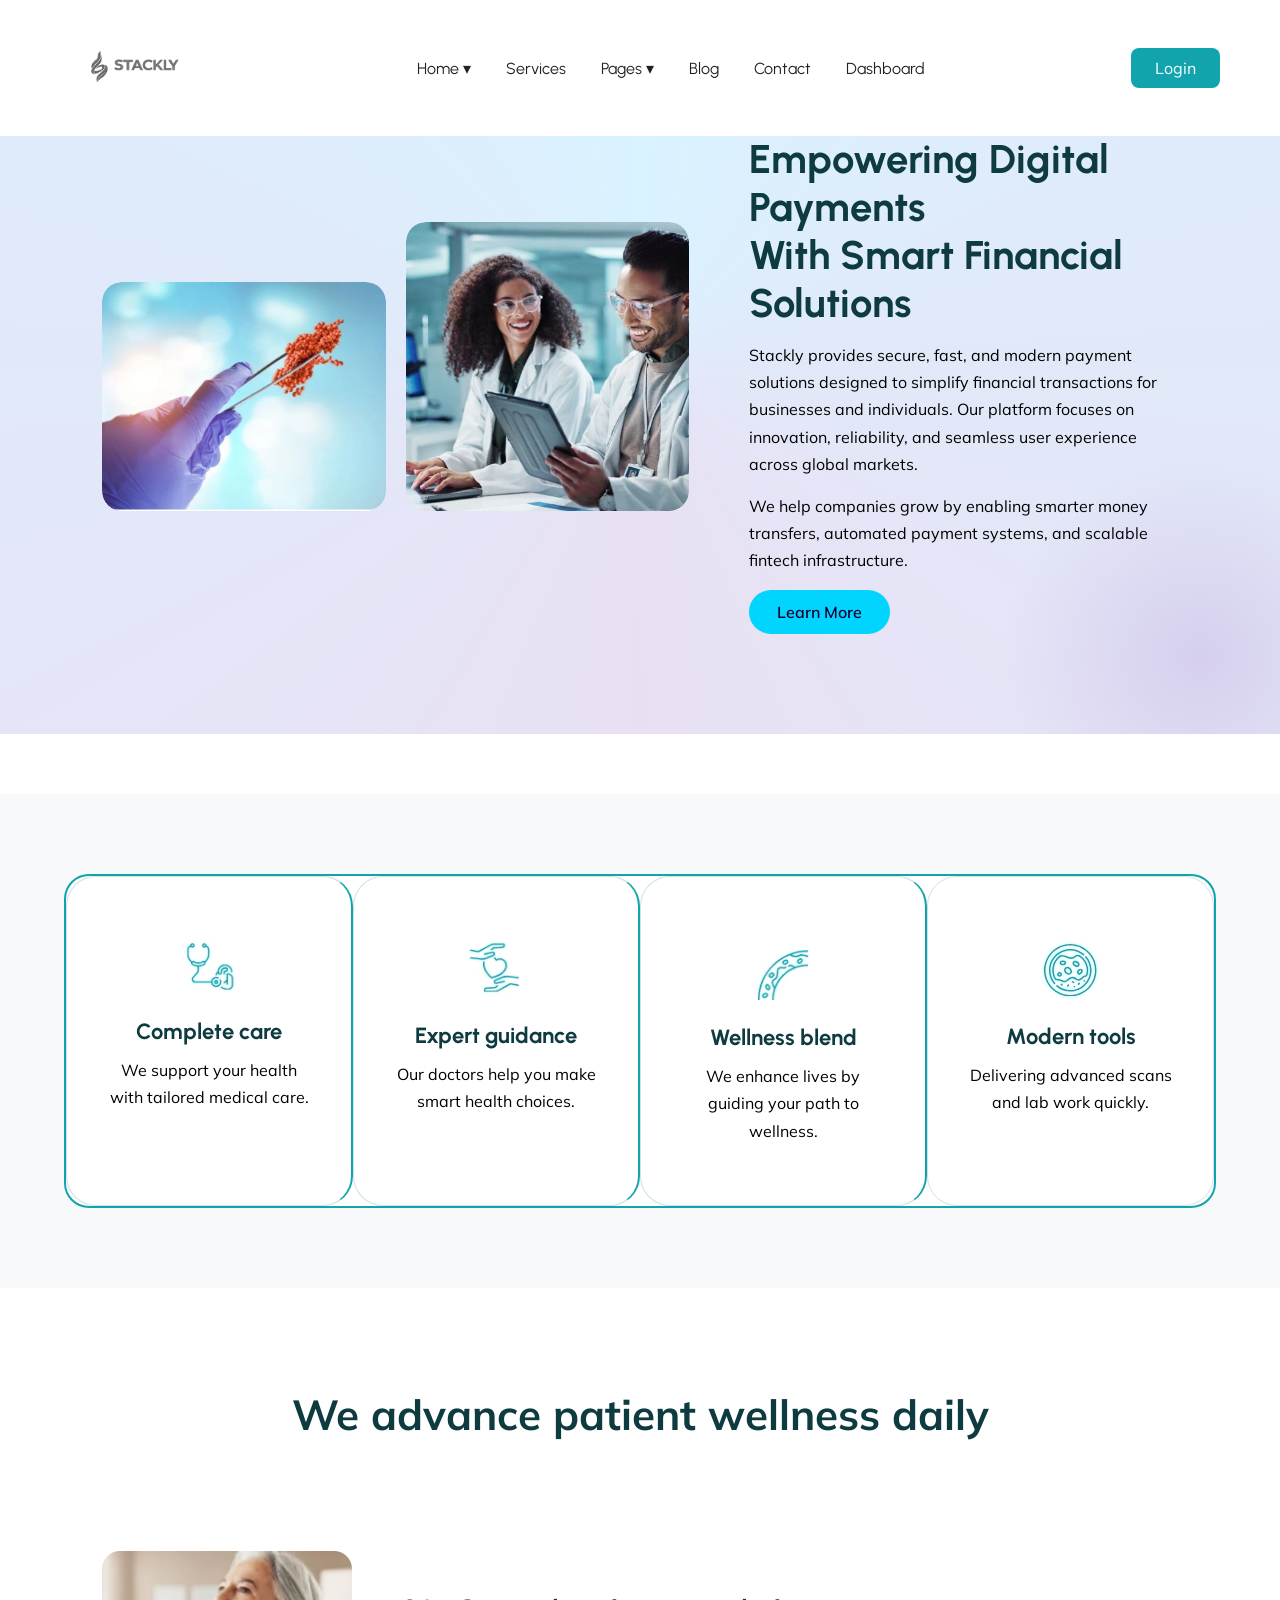
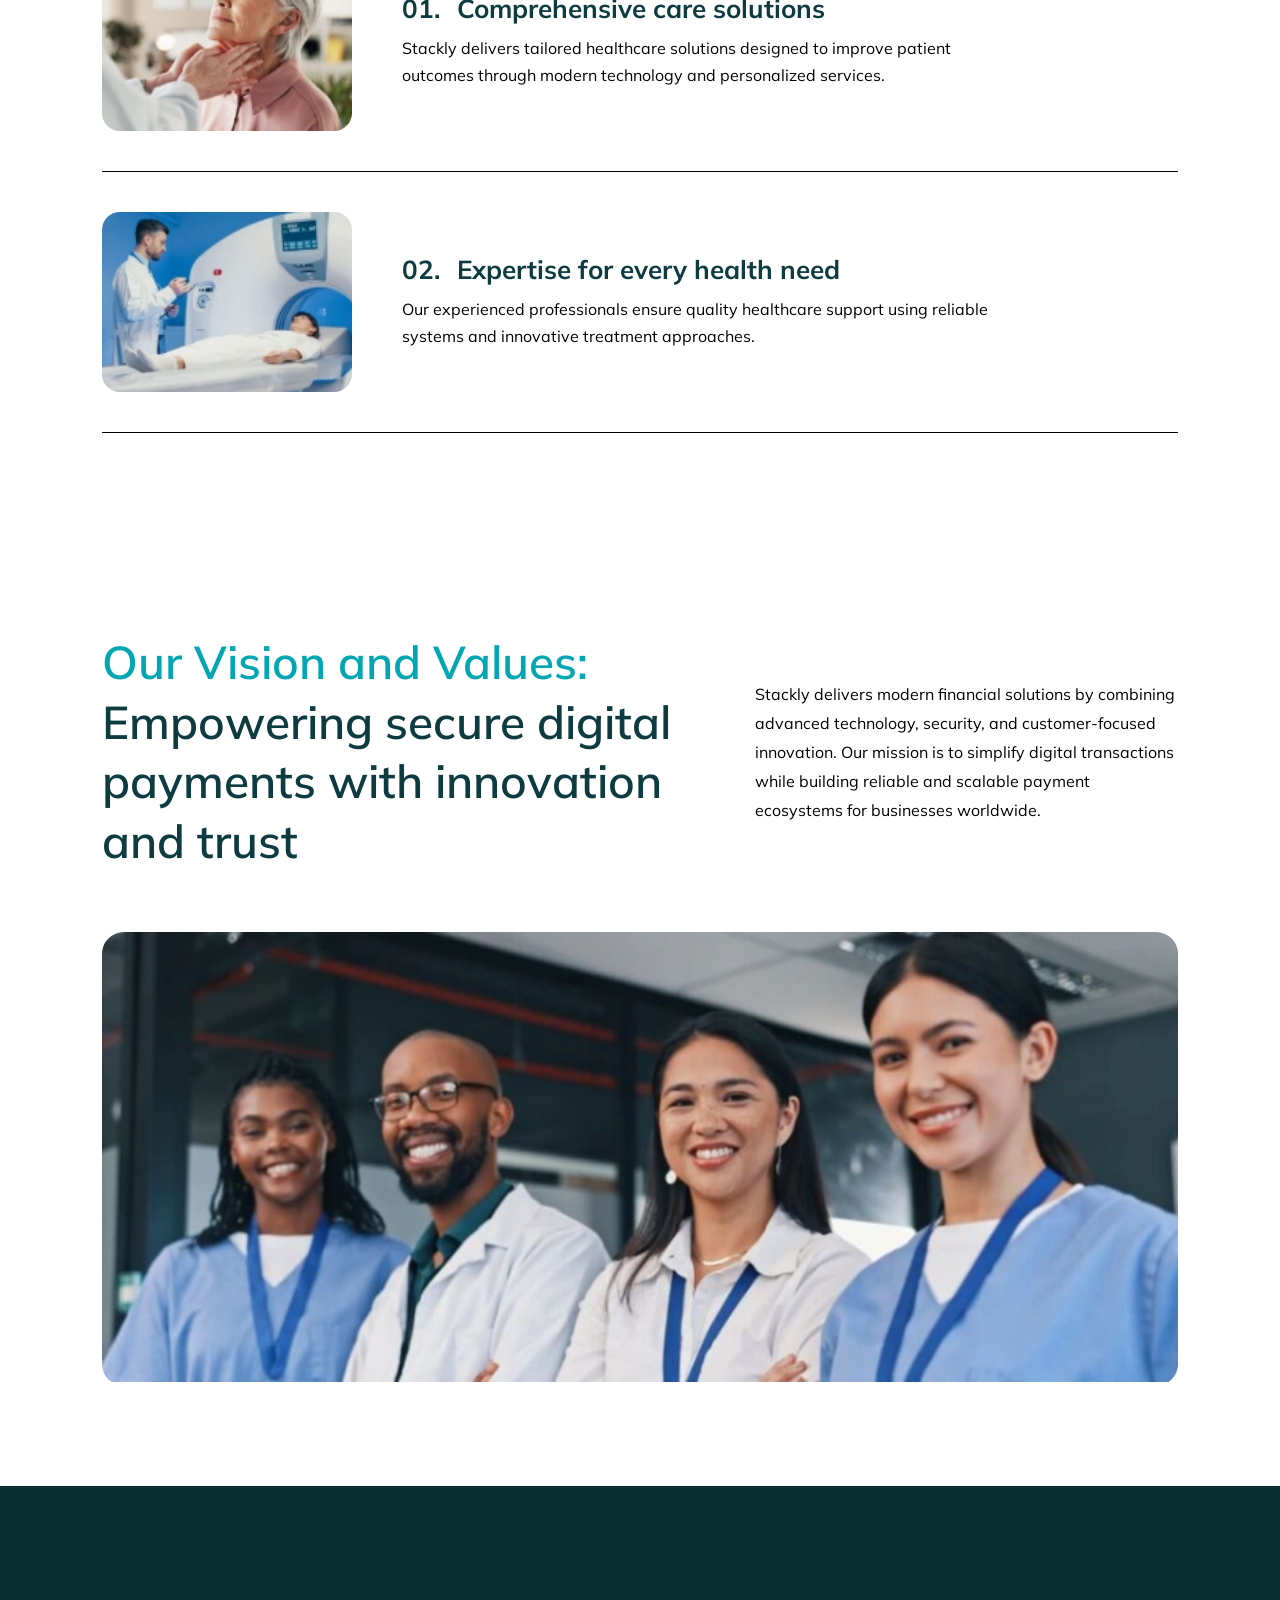
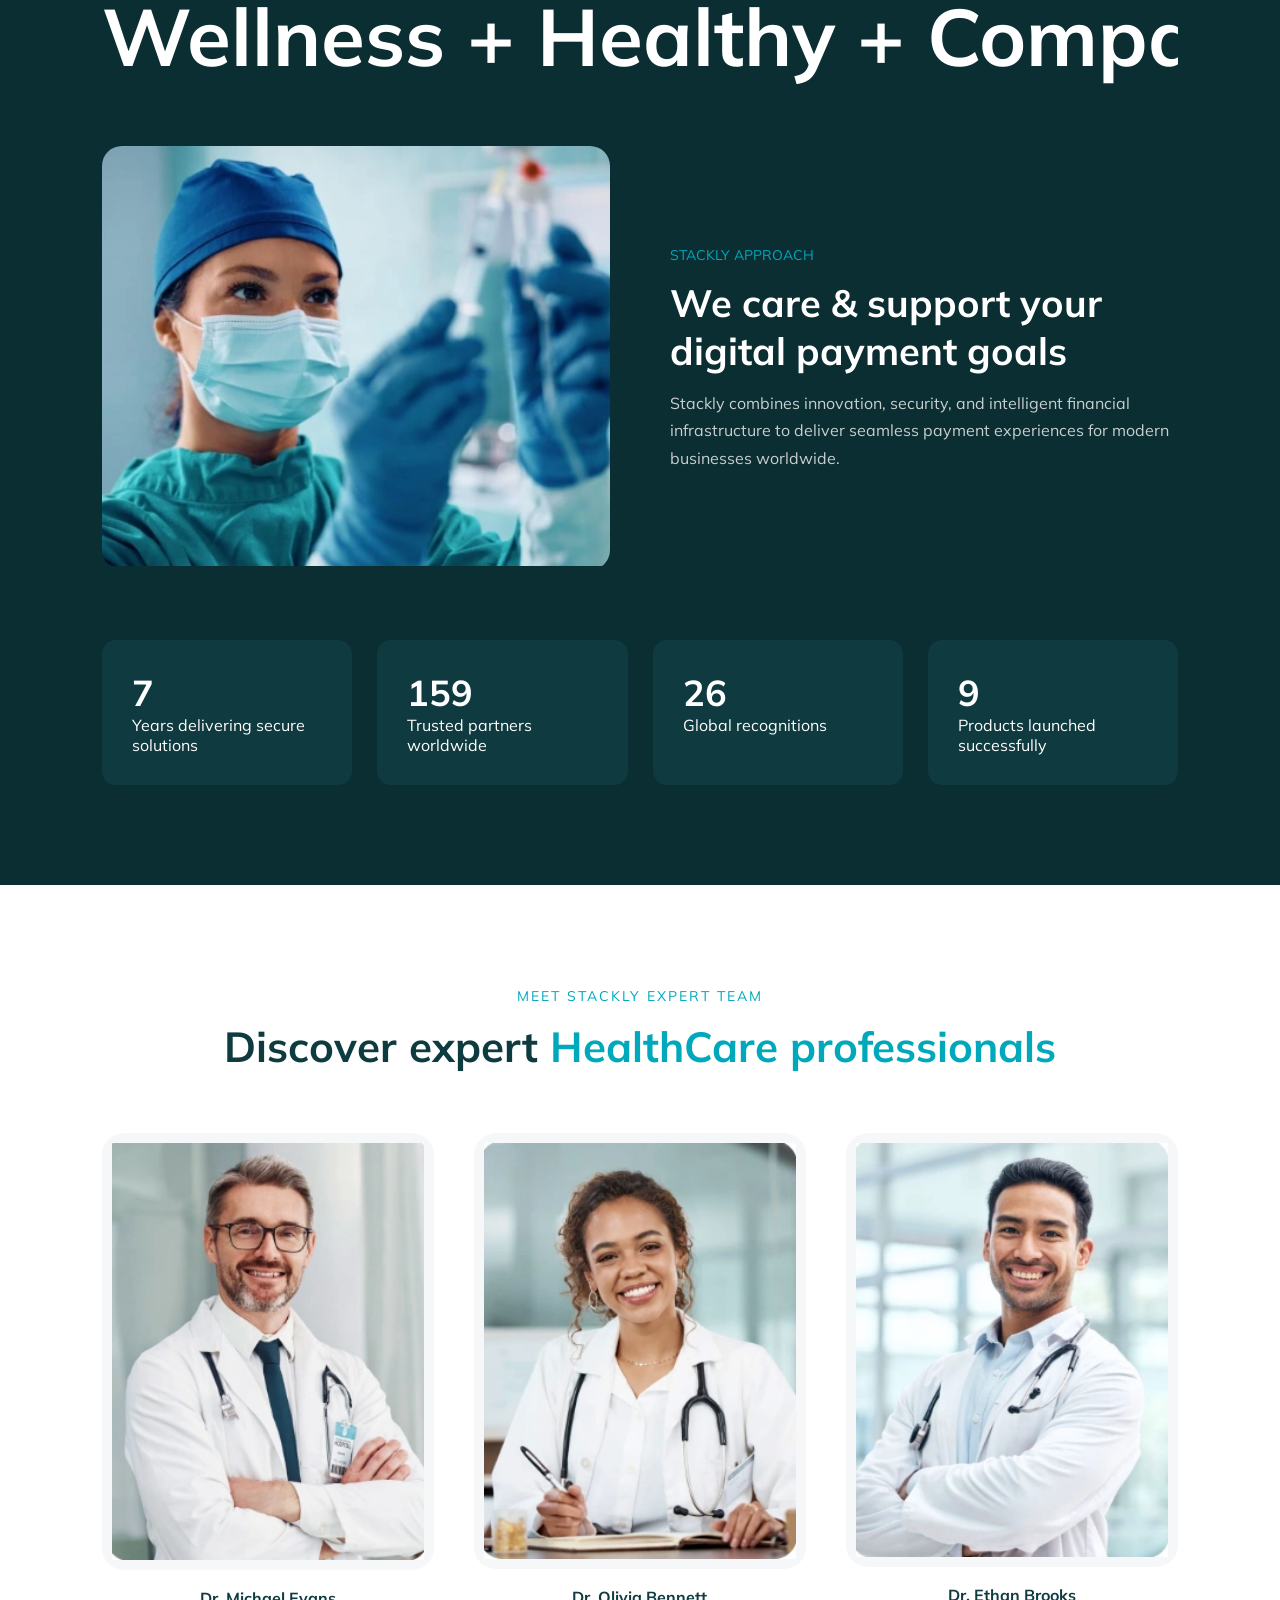
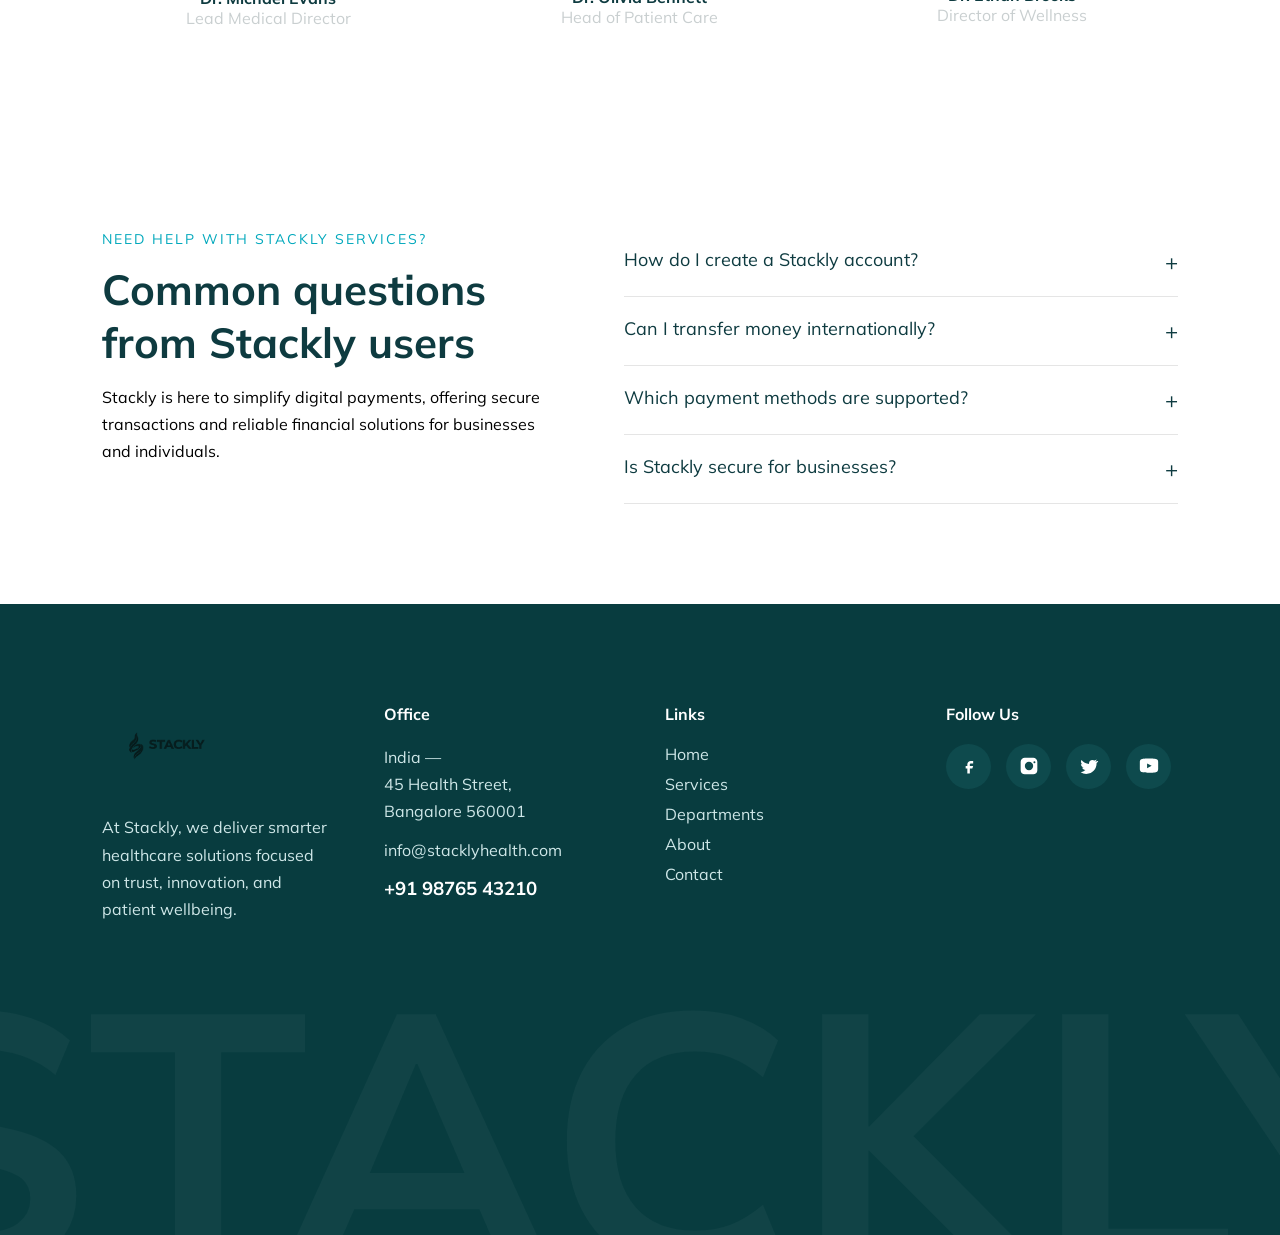
==== about.html @ c8703c29 "new commit" ====
<!DOCTYPE html>
<html lang="en">
<head>

<meta charset="UTF-8">
<meta name="viewport" content="width=device-width,initial-scale=1">

<title>Stackly Medical</title>

<link rel="stylesheet" href="style.css">

<link href="https://fonts.googleapis.com/css2?family=Urbanist:wght@700&family=Mulish:wght@400&display=swap" rel="stylesheet">

<link href="https://cdnjs.cloudflare.com/ajax/libs/font-awesome/6.5.0/css/all.min.css" rel="stylesheet">

</head>

<body>

<!-- ================= NAVBAR ================= -->
<header class="header">

<div class="logo">
<img src="images/bank.webp">
</div>

<nav class="nav" id="nav">

<button class="close-btn" id="closeBtn">✕</button>

<ul>

<li class="dropdown">
<a href="index.html">Home ▾</a>
<ul class="menu">
<li><a href="home2.html">Home 2</a></li>
</ul>
</li>

<li><a href="services.html">Services</a></li>

<li class="dropdown">
<a href="#">Pages ▾</a>
<ul class="menu">
<li><a href="departments.html">Departments</a></li>
<li><a href="about.html">AboutUs</a></li>
<li><a href="ourdoctors.html">OurDoctors</a></li>


</ul>
</li>

<li><a href="blog.html">Blog</a></li>
<li><a href="contact.html">Contact</a></li>
<li><a href="dashboard.html">Dashboard</a></li>

</ul>

<!-- ✅ MOBILE LOGIN -->
<div class="mobile-login">
 <a href="login.html" class="login-btn desktop-login">
Login
</a>
</div>

</nav>

<!-- ✅ DESKTOP LOGIN -->
<a href="login.html" class="login-btn desktop-login">
Login
</a>


<div class="hamburger" id="hamburger">☰</div>

</header>




<section class="about-stackly" id="about">
  
  <div class="about-container">

    <!-- LEFT IMAGES GRID -->
    <div class="about-images">
      <div class="img-box img1">
        <img src="images/dddb.webp" alt="">
      </div>

      <div class="img-box img2">
        <img src="images/de1.webp" alt="">
      </div>
    </div>


    <!-- RIGHT CONTENT -->
    <div class="about-content">
      <span class="about-tag">ABOUT STACKLY</span>

      <h2>
        Empowering Digital Payments <br>
        With Smart Financial Solutions
      </h2>

      <p>
        Stackly provides secure, fast, and modern payment solutions designed
        to simplify financial transactions for businesses and individuals.
        Our platform focuses on innovation, reliability, and seamless user
        experience across global markets.
      </p>

      <p>
        We help companies grow by enabling smarter money transfers,
        automated payment systems, and scalable fintech infrastructure.
      </p>

      <a href="404.html" class="about-btn">Learn More</a>
    </div>

  </div>

</section>






<section class="features">

<div class="feature-box">

<div class="feature-card reveal">
<img src="images/doctorcare.webp" alt="">
<h3>Complete care</h3>
<p>We support your health with tailored medical care.</p>
</div>

<div class="feature-card reveal">
<img src="images/doctor1 (1).webp" alt="">
<h3>Expert guidance</h3>
<p>Our doctors help you make smart health choices.</p>
</div>

<div class="feature-card reveal">
<img src="images/doctor1 (2).webp" alt="">
<h3>Wellness blend</h3>
<p>We enhance lives by guiding your path to wellness.</p>
</div>

<div class="feature-card reveal">
<img src="images/doctor1 (3).webp" alt="">
<h3>Modern tools</h3>
<p>Delivering advanced scans and lab work quickly.</p>
</div>

</div>

</section>



<section class="stackly-about-process">

  <div class="process-container">

    <h2 class="process-title">
      We advance patient wellness daily
    </h2>

    <!-- ITEM 1 -->
    <div class="process-item">
      <div class="process-img">
        <img src="images/j (1).webp" alt="">
      </div>

      <div class="process-content">
        <h3><span>01.</span> Comprehensive care solutions</h3>
        <p>
          Stackly delivers tailored healthcare solutions designed to
          improve patient outcomes through modern technology and
          personalized services.
        </p>
      </div>
    </div>

    <!-- ITEM 2 -->
    <div class="process-item">
      <div class="process-img">
        <img src="images/j (2).webp" alt="">
      </div>

      <div class="process-content">
        <h3><span>02.</span> Expertise for every health need</h3>
        <p>
          Our experienced professionals ensure quality healthcare
          support using reliable systems and innovative treatment
          approaches.
        </p>
      </div>
    </div>

  </div>

</section>




<section class="stackly-vision">

  <div class="vision-container">

    <!-- TOP CONTENT -->
    <div class="vision-top">

      <div class="vision-left">
        <h2>
          <span>Our Vision and Values:</span>
          Empowering secure digital payments
          with innovation and trust
        </h2>
      </div>

      <div class="vision-right">
        <p>
          Stackly delivers modern financial solutions by combining
          advanced technology, security, and customer-focused
          innovation. Our mission is to simplify digital transactions
          while building reliable and scalable payment ecosystems
          for businesses worldwide.
        </p>
      </div>

    </div>

    <!-- IMAGE -->
    <div class="vision-image">
      <img src="images/n.webp" alt="">
    </div>

  </div>

</section>






<section class="stackly-wellness">

  <!-- MARQUEE -->
  <div class="wellness-marquee">
    <div class="marquee-track">
      Wellness + Healthy + Compassion + Careful +
      Wellness + Healthy + Compassion + Careful +
    </div>
  </div>

  <div class="wellness-container">

    <!-- LEFT IMAGE -->
    <div class="wellness-img">
      <img src="images/v.webp" alt="">
    </div>

    <!-- RIGHT CONTENT -->
    <div class="wellness-content">
      <span>STACKLY APPROACH</span>
      <h2>We care & support your digital payment goals</h2>

      <p>
        Stackly combines innovation, security, and intelligent
        financial infrastructure to deliver seamless payment
        experiences for modern businesses worldwide.
      </p>
    </div>

  </div>

  <!-- STATS -->
  <div class="wellness-stats">

    <div class="stat-box">
      <h3 class="counter" data-target="12">0</h3>
      <p>Years delivering secure solutions</p>
    </div>

    <div class="stat-box">
      <h3 class="counter" data-target="275">0</h3>
      <p>Trusted partners worldwide</p>
    </div>

    <div class="stat-box">
      <h3 class="counter" data-target="45">0</h3>
      <p>Global recognitions</p>
    </div>

    <div class="stat-box">
      <h3 class="counter" data-target="15">0</h3>
      <p>Products launched successfully</p>
    </div>

  </div>

</section>




<section class="stackly-experts">

  <div class="experts-container">

    <span class="experts-tag">
      MEET STACKLY EXPERT TEAM
    </span>

    <h2 class="experts-title">
      Discover expert <span>HealthCare professionals</span>
    </h2>


    <div class="experts-grid">

      <!-- CARD 1 -->
      <div class="expert-card">
        <div class="expert-img">
          <img src="images/x (1).webp" alt="">
        </div>
        <h4>Dr. Michael Evans</h4>
        <p>Lead Medical Director</p>
      </div>

      <!-- CARD 2 -->
      <div class="expert-card">
        <div class="expert-img">
          <img src="images/x (2).webp" alt="">
        </div>
        <h4>Dr. Olivia Bennett</h4>
        <p>Head of Patient Care</p>
      </div>

      <!-- CARD 3 -->
      <div class="expert-card">
        <div class="expert-img">
          <img src="images/x (3).webp" alt="">
        </div>
        <h4>
Dr. Ethan Brooks</h4>
        <p>Director of Wellness</p>
      </div>

    </div>

  </div>

</section>





<section class="stackly-faq">

  <div class="faq-container">

    <!-- LEFT SIDE -->
    <div class="faq-left">

      <span class="faq-tag">
        NEED HELP WITH STACKLY SERVICES?
      </span>

      <h2>
        Common questions <br>
        from Stackly users
      </h2>

      <p>
        Stackly is here to simplify digital payments,
        offering secure transactions and reliable
        financial solutions for businesses and individuals.
      </p>

    </div>


    <!-- RIGHT SIDE -->
    <div class="faq-right">

      <div class="faq-item">
        <div class="faq-question">
          How do I create a Stackly account?
          <span>+</span>
        </div>
        <div class="faq-answer">
          You can register easily using your email
          and verify your account securely.
        </div>
      </div>

      <div class="faq-item">
        <div class="faq-question">
          Can I transfer money internationally?
          <span>+</span>
        </div>
        <div class="faq-answer">
          Yes, Stackly supports fast and secure
          global payment transfers.
        </div>
      </div>

      <div class="faq-item">
        <div class="faq-question">
          Which payment methods are supported?
          <span>+</span>
        </div>
        <div class="faq-answer">
          Stackly supports cards, wallets,
          and bank integrations.
        </div>
      </div>

      <div class="faq-item">
        <div class="faq-question">
          Is Stackly secure for businesses?
          <span>+</span>
        </div>
        <div class="faq-answer">
          Advanced encryption ensures all
          transactions remain protected.
        </div>
      </div>

    </div>

  </div>

</section>

<footer class="stackly-footer">

<div class="footer-container">

    <div class="footer-col">
        <img src="images/bank.webp" class="footer-logo">

        <p>
            At Stackly, we deliver smarter healthcare
            solutions focused on trust, innovation,
            and patient wellbeing.
        </p>
    </div>

    <div class="footer-col">
        <h4>Office</h4>
        <p>
            India —<br>
            45 Health Street,<br>
            Bangalore 560001
        </p>

        <p>info@stacklyhealth.com</p>
        <h3>+91 98765 43210</h3>
    </div>

    <div class="footer-col">
        <h4>Links</h4>
        <ul>
            <li><a href="index.html">Home</a></li>
            <li><a href="services.html">Services</a></li>
            <li><a href="departments.html">Departments</a></li>
            <li><a href="about.html">About</a></li>
            <li><a href="contact.html">Contact</a></li>
        </ul>
    </div>

    <div class="footer-col">
    <h4>Follow Us</h4>

    <div class="social-icons">

        <!-- Facebook -->
        <a href="404.html" class="social-icon">
            <svg viewBox="0 0 24 24">
                <path d="M14 9h3V6h-3c-2.2 0-4 1.8-4 4v2H8v3h2v6h3v-6h3l1-3h-4v-2c0-.6.4-1 1-1z"/>
            </svg>
        </a>

        <!-- Instagram -->
        <a href="404.html" class="social-icon">
            <svg viewBox="0 0 24 24">
                <path d="M7 2C4.2 2 2 4.2 2 7v10c0 
                2.8 2.2 5 5 5h10c2.8 0 5-2.2 
                5-5V7c0-2.8-2.2-5-5-5H7zm5 
                5a5 5 0 110 10 5 5 0 010-10zm6.5-.8a1.2 
                1.2 0 110 2.4 1.2 1.2 0 010-2.4z"/>
            </svg>
        </a>

        <!-- Twitter -->
        <a href="404.html" class="social-icon">
            <svg viewBox="0 0 24 24">
                <path d="M22 5.9c-.8.4-1.6.6-2.5.7.9-.5 
                1.5-1.3 1.8-2.3-.8.5-1.8.9-2.8 
                1.1A4.3 4.3 0 0012 8.5c0 .3 
                0 .7.1 1C8.3 9.3 5.1 7.5 
                3 4.8c-.4.6-.6 1.3-.6 
                2 0 1.4.7 2.6 1.8 
                3.3-.7 0-1.3-.2-1.9-.5v.1c0 
                2 1.4 3.7 3.3 4.1-.3.1-.7.2-1.1.2-.3 
                0-.5 0-.8-.1.5 1.6 2.1 
                2.8 4 2.9A8.7 8.7 0 
                012 19.5a12.3 12.3 0 
                006.7 2c8 0 12.4-6.6 
                12.4-12.4v-.6c.8-.6 
                1.5-1.3 2-2.1z"/>
            </svg>
        </a>

        <!-- YouTube -->
        <a href="404.html" class="social-icon">
            <svg viewBox="0 0 24 24">
                <path d="M23 7s-.2-1.7-.8-2.4c-.8-.9-1.6-.9-2-1C17.6 
                3 12 3 12 3h0s-5.6 
                0-8.2.6c-.4.1-1.2.1-2 
                1C1.2 5.3 1 7 1 7S1 
                8.9 1 10.7v1.6C1 
                14.1 1 16 1 
                16s.2 1.7.8 2.4c.8.9 
                1.9.9 2.4 1 1.8.2 
                7.8.6 7.8.6s5.6 
                0 8.2-.6c.4-.1 1.2-.1 
                2-1 .6-.7.8-2.4.8-2.4s0-1.9 
                0-3.7v-1.6C23 
                8.9 23 7 23 7zM9.7 
                14.6V8.9l5.5 
                2.9-5.5 2.8z"/>
            </svg>
        </a>

    </div>
</div>

</div>

<!-- BIG BACKGROUND TEXT -->
<div class="footer-bg-text">STACKLY</div>

</footer>
<script src="main.js"></script>

</body>
</html>
---- style.css ----
html,body{
overflow-x:hidden;
width:100%;
}

*{
margin:0;
padding:0;
box-sizing:border-box;
}

body{
font-family:'Mulish';
}

/* HEADER */

.header{
display:flex;
align-items:center;
justify-content:space-between;
padding:18px 60px;
background:white;
position:fixed;
width:100%;
z-index:999;
}

.nav{
margin:auto;
}

.nav ul{

gap:35px;
list-style:none;
}

.nav a{
font-family:'Urbanist';
text-decoration:none;
color:#222;
}

/* ========= STRAIGHT DROPDOWN ========= */

.dropdown{
position:relative;
}

.menu{
position:absolute;
top:100%;
left:50%;
transform:translateX(-50%);

background:white;
border-radius:12px;
box-shadow:0 10px 25px rgba(0,0,0,.15);

min-width:220px;

display:block;
opacity:0;
visibility:hidden;
transition:.3s;
}

.menu li{
display:block;
width:100%;
}

.menu li a{
display:block;
padding:12px 20px;
text-align:left;
}

.dropdown:hover .menu{
opacity:1;
visibility:visible;
}

/* LOGIN */

.login-btn{
background:#12a4ad;
color:white;
border:none;
padding:10px 22px;
border-radius:8px;
cursor:pointer;
}

/* HERO */

.hero{
height:95vh;
position:relative;
}

.hero-bg{
position:absolute;
width:95%;
height:100%;
left:50%;
transform:translateX(-50%);
background:url(images/bgimage.webp) center/cover;
border-radius:25px;
}

/* LEFT CONTENT */

.hero-left{
position:absolute;
top:140px;
left:120px;
color:white;
max-width:420px;
}

.hero-left h1{
font-family:'Urbanist';
font-size:55px;
}

/* CENTER IMAGE */

.hero-image{
position:absolute;
bottom:0;
left:50%;
transform:translateX(-50%);
}

.hero-image img{
height:520px;
}

/* RIGHT COUNTERS */

.hero-right{
position:absolute;
right:120px;
bottom:80px;

display:grid;
grid-template-columns:repeat(2,1fr);
gap:20px;
}

.card{
background:white;
padding:25px;
border-radius:15px;
text-align:center;
}

/* ANIMATION */

.reveal{
opacity:0;
transform:translateY(80px);
transition:1s;
}

.reveal.active{
opacity:1;
transform:translateY(0);
}



/* ================= NAVBAR ================= */

.nav > ul{
display:flex;
gap:35px;
list-style:none;
}

/* ONLY MAIN MENU FLEX */
/* dropdown will NOT inherit flex */

.dropdown{
position:relative;
}

/* ================= DESKTOP DROPDOWN ================= */

.dropdown .menu{

position:absolute;
top:100%;
left:0;

background:#fff;
border-radius:12px;
box-shadow:0 10px 25px rgba(0,0,0,.15);

min-width:220px;

/* 🔥 FORCE COLUMN */
display:block;

opacity:0;
visibility:hidden;

padding:10px 0;
z-index:999;
}

/* VERY IMPORTANT */
.dropdown .menu li{
display:block;
width:100%;
}

/* links */
.dropdown .menu li a{
display:block;
padding:12px 20px;
text-align:left;
white-space:nowrap;
}

/* SHOW */
.dropdown:hover .menu{
opacity:1;
visibility:visible;
}
/* MOBILE */

.hamburger{display:none;}
.close-btn{display:none;}

@media(max-width:900px){

.hamburger{display:block;}

.nav{
position:fixed;
top:0;
right:-100%;
width:100%;
height:100vh;
background:#0e3b40;
padding-top:90px;
transition:.4s;
}

.nav.active{right:0;}

.nav ul{
flex-direction:column;
gap:25px;
padding-left:40px;
}

.nav a{
color:white;
font-size:22px;
}

.close-btn{
display:block;
position:absolute;
top:20px;
right:20px;
background:none;
border:none;
color:white;
font-size:28px;
}

.menu{
position:static;
background:none;
box-shadow:none;
display:none;
opacity:1;
visibility:visible;
}

.dropdown.active .menu{
display:block;
}

}



/* ================= MOBILE RESPONSIVE ================= */

@media(max-width:900px){

/* HEADER */

.header{
padding:15px 20px;
}

.hamburger{
display:block;
font-size:26px;
cursor:pointer;
}

/* ===== MOBILE MENU ===== */

.nav{
position:fixed;
top:0;
right:-100%;
width:100%;
height:100vh;
background:#0e3b40;
transition:.4s;
padding-top:80px;
overflow-y:auto;
}

.nav.active{
right:0;
}

.nav > ul{
flex-direction:column;
gap:25px;
padding-left:30px;
}

.nav a{
color:black;
font-size:22px;
}

/* CLOSE BUTTON */

.close-btn{
display:block;
position:absolute;
top:20px;
right:25px;
font-size:28px;
background:none;
border:none;
color:white;
}

/* MOBILE DROPDOWN */

.menu{
position:static;
background:none;
box-shadow:none;
display:none;
padding-left:15px;
}

.dropdown.active .menu{
display:block;
}

.menu li a{
color:black;
padding:10px 0;
}

/* ===== HERO STACK ===== */

.hero{
height:auto;
padding-top:120px;
}

/* remove absolute layout */

.hero-left,
.hero-image,
.hero-right{
position:static;
transform:none;
text-align:center;
margin:auto;
}

/* text */

.hero-left{
padding:20px;
}

.hero-left h1{
font-size:34px;
}

/* IMAGE */

.hero-image img{
width:85%;
height:auto;
margin-top:20px;
}

/* COUNTERS */

.hero-right{
margin-top:30px;
display:grid;
grid-template-columns:1fr 1fr;
gap:15px;
padding:0 20px;
}

/* CARDS */

.card{
width:100%;
padding:18px;
}

}



/* ===== BLUE MOVING TEXT EFFECT ===== */

.hero-left h1{

font-family:'Urbanist';
font-size:58px;
font-weight:700;

/* blue gradient */
background:linear-gradient(
90deg,
#0e3b40,
#12a4ad,
#1ccad8,
#12a4ad,
#0e3b40
);

background-size:300%;

/* show color inside text */
-webkit-background-clip:text;
-webkit-text-fill-color:transparent;

animation:blueMove 10s linear infinite;;
}

/* animation */
@keyframes blueMove{
0%{
background-position:0%;
}
100%{
background-position:300%;
}
}


/* ===== HERO PARAGRAPH SIZE ===== */

.hero-left p{
font-size:22px;        /* text size bigger */
line-height:1.8;       /* space between lines */
max-width:550px;       /* clean reading width */
margin-top:20px;
color:white;
font-weight:400;
}


/* ================= BUTTON GROUP ================= */

.buttons{
display:flex;
gap:18px;
margin-top:30px;
flex-wrap:wrap;
}


/* ===== PRIMARY BUTTON ===== */

.primary{
background:#12a4ad;
color:white;
border:none;
padding:14px 30px;
font-size:16px;
font-family:'Urbanist';
border-radius:10px;
cursor:pointer;
transition:all 0.35s ease;
}

/* hover */
.primary:hover{
background:#0e3b40;
transform:translateY(-4px);
box-shadow:0 10px 25px rgba(0,0,0,0.25);
}


/* ===== SECONDARY BUTTON ===== */

.secondary{
background:white;
color:#0e3b40;
border:2px solid #12a4ad;
padding:14px 30px;
font-size:16px;
font-family:'Urbanist';
border-radius:10px;
cursor:pointer;
transition:all 0.35s ease;
}

/* hover */
.secondary:hover{
background:#12a4ad;
color:white;
transform:translateY(-4px);
box-shadow:0 10px 25px rgba(0,0,0,0.25);
}


/* ===== COUNTER NUMBER COLOR ===== */

.card h2{
font-size:38px;
font-family:'Urbanist';
font-weight:700;

/* medical blue gradient */
background:linear-gradient(
90deg,
#0e3b40,
#12a4ad,
#1ccad8
);

-webkit-background-clip:text;
-webkit-text-fill-color:transparent;
}


.card{
background:white;
padding:28px;
border-radius:16px;
text-align:center;
transition:.3s;
}

.card:hover{
transform:translateY(-6px);
box-shadow:0 15px 30px rgba(0,0,0,0.15);
}



@media(max-width:900px){

.nav{
position:fixed;
top:0;
right:-100%;
width:100%;
height:100vh;
background:#0e3b40;
transition:.4s;
padding-top:80px;
overflow-y:auto;
}

.nav.active{
right:0;
}

/* STACK MENU */
.nav > ul{
flex-direction:column;
gap:22px;
padding-left:35px;
}

/* LINKS */
.nav a{
color:white;
font-size:22px;
}




/* ===== DROPDOWN FIX ===== */

.menu{
position:relative;   /* 🔥 FIX */
top:auto;
left:auto;
transform:none;

display:none;
background:none;
box-shadow:none;

width:100%;
margin-top:10px;
padding-left:20px;
}

/* SHOW */
.dropdown.active .menu{
display:block;
}

/* submenu */
.menu li{
padding:6px 0;
}

.menu li a{
color:black;
font-size:18px;
}

/* LOGIN INSIDE MENU */
.mobile-login{
display:block;
padding:25px 35px;
}

.desktop-login{
display:none;
}

}


.desktop-login{
background:#12a4ad;
color:white;
border:none;
padding:10px 24px;
border-radius:8px;
cursor:pointer;
}

.mobile-login{
display:none;
}






/* ===== SECTION ===== */

.features{
padding:80px 5%;
background:#f7f9fa;
}

/* MAIN BORDER BOX */

.feature-box{
display:grid;
grid-template-columns:repeat(4,1fr);
border:2px solid #12a4ad;
border-radius:25px;
overflow:hidden;
background:#fff;
}

/* CARD */

.feature-card{
text-align:center;
padding:60px 30px;
transition:.4s;
position:relative;
}

/* vertical divider */
.feature-card:not(:last-child){
border-right:2px solid #12a4ad;
}

/* ICON */

.feature-card img{
width:55px;
margin-bottom:20px;
}

/* TITLE */

.feature-card h3{
font-size:22px;
font-family:'Urbanist';
margin-bottom:10px;
color:#0e3b40;
}

/* TEXT */

.feature-card p{
font-size:16px;
font-family:'Mulish';
color:#6b7b83;
line-height:1.6;
}

/* HOVER EFFECT */

.feature-card:hover{
background:#12a4ad;
transform:translateY(-8px);
}

.feature-card:hover h3,
.feature-card:hover p{
color:#fff;
}

.reveal{
opacity:0;
transform:translateY(60px);
transition:1s ease;
}

.reveal.active{
opacity:1;
transform:translateY(0);
}


/* TABLET */
@media(max-width:992px){

.feature-box{
grid-template-columns:repeat(2,1fr);
}

.feature-card:nth-child(2){
border-right:none;
}

.feature-card{
border-bottom:2px solid #12a4ad;
}

}
/* MOBILE FIX */
@media(max-width:576px){

.feature-box{
grid-template-columns:1fr;

/* ✅ prevent overflow */
margin-top:30px;
overflow:hidden;
}

/* card fix */
.feature-card{
border-right:none !important;
border-bottom:2px solid #12a4ad;

/* ✅ spacing inside */
padding:40px 20px;
}

/* remove last border */
.feature-card:last-child{
border-bottom:none;
}

/* ✅ section spacing */
.features{
padding-top:60px;
}

}


/* CARD HOVER */
.feature-card:hover{
background:#12a4ad;
transform:translateY(-8px);
}

/* TEXT COLOR CHANGE ONLY */
.feature-card:hover h3,
.feature-card:hover p{
color:#ffffff;
}

/* KEEP IMAGE NORMAL */
.feature-card img{
transition:0.3s;
}



/* ===== FULL WIDTH SECTION ===== */

.health-hub{
width:100%;
overflow:hidden;
padding:80px 0;
text-align:center;
background:#f5f7f8;
}

/* ===== BIG TEXT ===== */
.moving-text{

font-family:'Urbanist';
font-weight:900;

/* 🔥 VERY BIG TEXT */
font-size:18vw;

line-height:1;
white-space:nowrap;

/* gradient moving */
background:linear-gradient(
90deg,
#0e3b40,
#12a4ad,
#1ccad8,
#0e3b40
);

background-size:300%;
-webkit-background-clip:text;
-webkit-text-fill-color:transparent;

animation:moveGradient 6s linear infinite;
}
/* ANIMATION */

@keyframes moveGradient{
0%{
background-position:0% center;
}
100%{
background-position:300% center;
}
}


.moving-text{
opacity:0;
transform:translateY(120px);
transition:1.2s ease;
}

.moving-text.show{
opacity:1;
transform:translateY(0);
}

.features{
margin-top:60px;
}


.about-section{
padding:80px 5%;
background:#f7f9fa;
}

.about-container{
display:grid;
grid-template-columns:1fr 1fr;
align-items:center;
gap:60px;
}


.about-images{
display:grid;
grid-template-columns:repeat(2,1fr);
gap:20px;
}

/* BIG BOTTOM IMAGE */
.img3{
grid-column:span 2;
}

.img-box img{
width:100%;
height:100%;
object-fit:cover;
border-radius:20px;
display:block;
}


.about-content h2{
font-family:'Urbanist';
font-size:40px;
color:#0e3b40;
margin:15px 0;
}

.sub{
color:#12a4ad;
font-size:13px;
letter-spacing:2px;
}

.desc{
font-family:'Mulish';
color:#6b7b83;
margin-bottom:30px;
line-height:1.7;
}


.features-list{
display:flex;
flex-direction:column;
gap:25px;
}

.feature-item{
display:flex;
gap:15px;
align-items:flex-start;
}

.feature-item img{
width:28px;
}

.feature-item h4{
margin:0;
color:#0e3b40;
}

.feature-item p{
margin:5px 0 0;
color:#6b7b83;
font-size:14px;
}


.about-container{
align-items:center;
}


/* TABLET */
@media(max-width:992px){

.about-container{
grid-template-columns:1fr;
}

.about-images{
order:1;
}

.about-content{
order:2;
}

}


/* MOBILE */
@media(max-width:576px){

.about-section{
padding:60px 20px;
}

.about-content h2{
font-size:28px;
}

.about-images{
grid-template-columns:1fr;
}

.img3{
grid-column:span 1;
}

}


/* ========= INITIAL STATE ========= */

.reveal-left,
.reveal-right,
.reveal-up{
opacity:0;
transition:1s ease;
}

/* LEFT IMAGE ANIMATION */
.reveal-left{
transform:translateX(-120px);
}

/* RIGHT CONTENT */
.reveal-right{
transform:translateX(120px);
}

/* ICON ITEMS */
.reveal-up{
transform:translateY(80px);
}


/* ========= ACTIVE STATE ========= */

.reveal-active{
opacity:1;
transform:translate(0,0);
}


.feature-item:nth-child(1){
transition-delay:.2s;
}

.feature-item:nth-child(2){
transition-delay:.5s;
}

.feature-item:nth-child(3){
transition-delay:.8s;
}

.feature-item:nth-child(4){
transition-delay:1.1s;
}

/* ===== CTA SECTION ===== */
.cta-banner{
    position:relative;
    width:90%;
    margin:80px auto;
    border-radius:25px;
    overflow:hidden;
}
/* IMAGE */
.cta-img{
    width:100%;
    height:auto;     /* ✅ keeps full image */
    display:block;
}

/* CONTENT */
.cta-content{
    position:absolute;
    left:60px;
    bottom:40px;

    color:white;

    /* hidden initially */
    opacity:0;
    transform:translateY(60px);
    transition:0.6s ease;
}

/* SHOW ON HOVER */
.cta-banner:hover .cta-content{
    opacity:1;
    transform:translateY(0);
}

/* TEXT STYLE */
.cta-content h2{
    font-size:32px;
    font-weight:600;
    line-height:1.3;
    font-family:'Urbanist',sans-serif;
}

/* STACKLY COLOR */
.cta-content span{
    color:#2cc6cf;
}

/* BUTTON */
.cta-btn{
    margin-top:18px;
    padding:12px 26px;
    border:none;
    background:#12a4ad;
    color:white;
    font-size:15px;
    border-radius:8px;
    cursor:pointer;
    transition:.3s;
}

.cta-btn:hover{
    transform:translateY(-3px);
}

@media (max-width:1024px){

.cta-banner{
    width:95%;
}

.cta-content{
    left:40px;
    bottom:30px;
}

.cta-content h2{
    font-size:26px;
}

.cta-btn{
    padding:10px 22px;
    font-size:14px;
}

}

@media (max-width:768px){

.cta-banner{
    width:95%;
    border-radius:18px;
}

/* FULL IMAGE RESPONSIVE */
.cta-img{
    width:100%;
    height:auto;
}

/* CENTER CONTENT */
.cta-content{
    left:50%;
    bottom:25px;
    transform:translateX(-50%) translateY(60px);
    text-align:center;
}

/* HOVER EFFECT */
.cta-banner:hover .cta-content{
    transform:translateX(-50%) translateY(0);
}

.cta-content h2{
    font-size:22px;
}

.cta-btn{
    padding:10px 20px;
    font-size:14px;
}

}

@media (max-width:480px){

.cta-content h2{
    font-size:18px;
    line-height:1.4;
}

.cta-btn{
    padding:8px 18px;
    font-size:13px;
}

}





/* SECTION */
.testimonial-section{
background:#edf9fc;
padding:100px 8%;
text-align:center;
}

/* TITLE */
.sub-title{
font-size:12px;
letter-spacing:2px;
color:#6b7c85;
}

.main-title{
font-size:40px;
margin:15px 0 60px;
font-weight:600;
}

.main-title span{
color:#12a4ad;
}

/* GRID */
.testimonial-grid{
display:grid;
grid-template-columns:repeat(3,1fr);
gap:30px;
}

/* CARD */
.test-card{
background:#fff;
padding:35px;
border-radius:18px;
text-align:left;
transition:.4s;
}

.test-card.active{
border:2px solid #12a4ad;
}

.test-card:hover{
transform:translateY(-10px);
}

/* USER */
.user{
display:flex;
align-items:center;
margin-top:20px;
gap:12px;
}

.user img{
width:45px;
height:45px;
border-radius:50%;
}

/* STATS */
.stats-grid{
margin-top:70px;
display:grid;
grid-template-columns:repeat(4,1fr);
gap:30px;
}

.stat h3{
font-size:55px;
color:#12a4ad;
margin:0;
}

.stat p{
color:#555;
}

/* SCROLL ANIMATION */
.reveal-item{
opacity:0;
transform:translateY(70px);
transition:all .9s ease;
}

.reveal-item.show{
opacity:1;
transform:translateY(0);
}

/* DELAY */
.test-card:nth-child(1){transition-delay:.2s;}
.test-card:nth-child(2){transition-delay:.4s;}
.test-card:nth-child(3){transition-delay:.6s;}

.stat:nth-child(1){transition-delay:.2s;}
.stat:nth-child(2){transition-delay:.4s;}
.stat:nth-child(3){transition-delay:.6s;}
.stat:nth-child(4){transition-delay:.8s;}


/* ===== RESPONSIVE ===== */

@media(max-width:1024px){

.testimonial-grid{
grid-template-columns:1fr 1fr;
}

.stats-grid{
grid-template-columns:1fr 1fr;
}

}

@media(max-width:768px){

.main-title{
font-size:28px;
}

.testimonial-grid{
grid-template-columns:1fr;
}

.stats-grid{
grid-template-columns:1fr;
}

.stat h3{
font-size:40px;
}

}



/* ===== SECTION ===== */
.blog-section{
padding:100px 8%;
background:#fff;
}

/* HEADER */
.blog-header{
display:grid;
grid-template-columns:1fr 1fr;
align-items:center;
margin-bottom:60px;
gap:40px;
}

.blog-sub{
font-size:12px;
letter-spacing:2px;
color:#7a8a93;
}

.blog-header h2{
font-size:42px;
font-weight:600;
line-height:1.2;
}

.blog-right p{
color:#555;
line-height:1.7;
}

/* ===== GRID ===== */
.blog-grid{
display:grid;
grid-template-columns:1fr 1fr;
gap:60px;
align-items:start;
}

/* CARD */
.blog-card img{
width:100%;
border-radius:20px;
display:block;
}

/* RIGHT IMAGE DOWN EFFECT */
.right-card{
margin-top:80px;
}

/* CONTENT */
.blog-card span{
display:block;
margin-top:20px;
font-size:12px;
letter-spacing:1px;
color:#12a4ad;
}

.blog-card h3{
margin-top:10px;
font-size:22px;
font-weight:600;
color:#0b2c33;
}

.meta{
font-size:13px;
color:#777;
margin-top:8px;
}

/* ===== HOVER ===== */
.blog-card{
transition:.4s;
}

.blog-card:hover{
transform:translateY(-10px);
}

/* ===== RESPONSIVE ===== */

@media(max-width:1024px){

.blog-header{
grid-template-columns:1fr;
}

.blog-grid{
grid-template-columns:1fr;
}

.right-card{
margin-top:40px;
}

}

@media(max-width:768px){

.blog-header h2{
font-size:30px;
}

.blog-card h3{
font-size:18px;
}

}


/* ===== SCROLL ANIMATION ===== */

.reveal{
opacity:0;
transform:translateY(80px);
transition:all 0.9s ease;
}

.reveal.active{
opacity:1;
transform:translateY(0);
}






.stackly-banner{
padding:80px 6%;
}

.stackly-banner-box{
background:linear-gradient(135deg,#0fa4af,#17b6c2);
border-radius:30px;
display:flex;
align-items:center;
justify-content:center;
position:relative;
overflow:hidden;
min-height:340px;
}

/* IMAGE */
.stackly-banner-img{
position:absolute;
left:0;
bottom:0;
}

.stackly-banner-img img{
height:360px;
}

/* CONTENT */
.stackly-banner-content{
color:white;
text-align:center;
z-index:2;
max-width:600px;
}

.stackly-banner-content h2{
font-size:42px;
line-height:1.2;
}

.stackly-banner-btn{
margin-top:20px;
padding:14px 30px;
border:none;
background:white;
border-radius:10px;
cursor:pointer;
}


@media(max-width:768px){

.stackly-banner-box{
flex-direction:column;
padding:40px 20px;
text-align:center;
}

/* REMOVE ABSOLUTE */
.stackly-banner-img{
position:relative;
left:auto;
bottom:auto;
margin-bottom:20px;
}

.stackly-banner-img img{
height:220px;
max-width:100%;
}

.stackly-banner-content{
position:relative;
}

.stackly-banner-content h2{
font-size:24px;
}

}





/* ================= FOOTER ================= */

.stackly-footer{
background:#083c3f;
color:#cfe7e8;
position:relative;
overflow:hidden;

/* IMPORTANT HEIGHT FIX */
padding:100px 8% 300px;
}

/* GRID */
.footer-container{
display:grid;
grid-template-columns:repeat(4,1fr);
gap:50px;
position:relative;
z-index:2;
}

/* LOGO */
.footer-logo{
width:130px;
margin-bottom:20px;
}

/* TEXT */
.footer-col h4{
color:#fff;
margin-bottom:20px;
}

.footer-col p{
line-height:1.7;
margin-bottom:12px;
}

.footer-col h3{
color:#fff;
}

/* LINKS */
.footer-col ul{
list-style:none;
padding:0;
}

.footer-col ul li{
margin-bottom:10px;
}

.footer-col ul li a{
color:#cfe7e8;
text-decoration:none;
transition:.3s;
}

.footer-col ul li a:hover{
color:#2cc6cf;
}

/* ===== BIG STACKLY TEXT ===== */

.footer-bg-text{
position:absolute;
left:50%;
transform:translateX(-50%);
bottom:-50px;

font-size:360px;
font-weight:700;
line-height:0.85;

color:rgba(255,255,255,0.035);

white-space:nowrap;
pointer-events:none;
user-select:none;
}


/* ================= TABLET ================= */

@media(max-width:1024px){

.footer-container{
grid-template-columns:1fr 1fr;
}

.footer-bg-text{
font-size:220px;
bottom:-30px;
}

}


/* ================= MOBILE ================= */

@media(max-width:768px){

.stackly-footer{
padding:80px 6% 180px;
text-align:center;
}

.footer-container{
grid-template-columns:1fr;
}

.footer-bg-text{
font-size:120px;
bottom:-10px;
}

}


/* ================= SMALL MOBILE ================= */

@media(max-width:480px){

.footer-bg-text{
font-size:90px;
bottom:0;
}

}



/* SOCIAL ICONS */

.social-icons{
display:flex;
gap:15px;
margin-top:15px;
}

.social-icon{
width:45px;
height:45px;
display:flex;
align-items:center;
justify-content:center;
background:#0e4a4d;
border-radius:50%;
transition:.4s;
}

.social-icon svg{
width:20px;
height:20px;
fill:white;
}

/* HOVER EFFECT */
.social-icon:hover{
background:#2cc6cf;
transform:translateY(-5px);
}
.about-stackly {
  padding: 100px 8%;
  background: #ffffff;
  position: relative;
  overflow: hidden;
  color: #150132;
}


.about-stackly::before {
  content: "";
  position: absolute;
  width: 180%;
  height: 180%;
  top: -40%;
  left: -40%;

  background: conic-gradient(
    rgba(0,170,255,0.15),
    rgba(111,43,174,0.15),
    rgba(0,170,255,0.15)
  );

  animation: rotateBg 18s linear infinite;
  z-index: 0;
}

.about-stackly::after {
  content: "";
  position: absolute;
  width: 400px;
  height: 400px;
  background: radial-gradient(circle,
      rgba(111, 43, 174, 0.12),
      transparent 70%);
  bottom: -120px;
  right: -120px;
  animation: moveBg 12s infinite alternate;
  z-index: 0;
}

@keyframes moveBg {
  from {
    transform: translate(0,0);
  }
  to {
    transform: translate(80px,60px);
  }
}

/* Layout */
.about-container {
  display: grid;
  grid-template-columns: 1fr 1fr;
  gap: 60px;
  align-items: center;
}


/* IMAGE GRID */
.about-images {
  display: grid;
  grid-template-columns: 1fr 1fr;
  gap: 20px;
}

.img-box {
  border-radius: 20px;
  overflow: hidden;
  transform: translateY(60px);
  opacity: 0;
  transition: 0.8s;
}

.img-box img {
  width: 100%;
  height: 100%;
  object-fit: cover;
}

/* stagger layout */
.img1 {
  margin-top: 60px;
}


/* CONTENT */
.about-content {
  transform: translateY(60px);
  opacity: 0;
  transition: 0.8s;
}

.about-tag {
  color: #00d4ff;
  font-weight: 600;
  letter-spacing: 2px;
}

.about-content h2 {
  font-size: 40px;
  margin: 15px 0;
}

.about-content p {
  color: black;
  line-height: 1.7;
  margin-bottom: 15px;
}

.about-btn {
  display: inline-block;
  padding: 12px 28px;
  background: #00d4ff;
  color: #150132;
  border-radius: 30px;
  text-decoration: none;
  font-weight: 600;
}

@keyframes rotateBg {
  from {
    transform: rotate(0deg);
  }
  to {
    transform: rotate(360deg);
  }
}


.img-box,
.about-content {
  opacity: 1;
  transform: translateY(0);
}



@media (max-width:768px){

/* STACK LAYOUT */
.about-container{
display:flex;
flex-direction:column;
gap:40px;
}

/* CONTENT FIRST */
.about-content{
order:1;
width:100%;
text-align:left;
}

/* IMAGES BELOW CONTENT */
.about-images{
order:2;
display:flex;
flex-direction:column;
gap:20px;
width:100%;
}

/* IMAGE BOX FULL WIDTH */
.img-box{
width:100%;
height:260px;
margin:0;
transform:none;
opacity:1;
}

/* IMAGE PERFECT FIT */
.img-box img{
width:100%;
height:100%;
object-fit:cover;
display:block;
}

/* REMOVE DESKTOP OFFSET */
.img1{
margin-top:0;
}

}

.stackly-about-process {
  background: #ffffff;
  padding: 100px 8%;
}

/* TITLE */
.process-title {
  text-align: center;
  font-size: 42px;
  margin-bottom: 70px;
  color: #0e3b40;
}

/* ITEM LAYOUT */
.process-item {
  display: grid;
  grid-template-columns: 250px 1fr;
  align-items: center;
  gap: 50px;
  padding: 40px 0;
  border-bottom: 1px solid black;
}

/* IMAGE */
.process-img {
  width: 100%;
  height: 180px;
  border-radius: 18px;
  overflow: hidden;
}

.process-img img {
  width: 100%;
  height: 100%;
  object-fit: cover;
}

/* CONTENT */
.process-content h3 {
  font-size: 26px;
  color: #0e3b40;
  margin-bottom: 10px;
}

.process-content h3 span {
  margin-right: 10px;
}

.process-content p {
  color: black;
  line-height: 1.7;
  max-width: 600px;
}



@media (max-width: 768px) {

  .process-title {
    font-size: 28px;
  }

  .process-item {
    grid-template-columns: 1fr;
    text-align: center;
    gap: 25px;
  }

  .process-img {
    height: 220px;
  }

  .process-content p {
    margin: auto;
  }
}


/* INITIAL HIDDEN STATE */
.process-title,
.process-item {
  opacity: 0;
  transform: translateY(60px);
  transition: all 0.8s ease;
}

/* SHOW ANIMATION */
.process-show {
  opacity: 1;
  transform: translateY(0);
}



.stackly-vision {
  background: #ffffff;
  padding: 100px 8%;
}

/* CONTAINER */
.vision-container {
  max-width: 1200px;
  margin: auto;
}

/* TOP GRID */
.vision-top {
  display: grid;
  grid-template-columns: 1.4fr 1fr;
  gap: 60px;
  align-items: center;
  margin-bottom: 60px;
}

/* HEADING */
.vision-left h2 {
  font-size: 46px;
  line-height: 1.3;
  color: #0e3b40;
  font-weight: 600;
}

.vision-left span {
  color: #00a6b2;
}

/* PARAGRAPH */
.vision-right p {
  color: black;
  line-height: 1.8;
  font-size: 16px;
}

/* IMAGE */
.vision-image {
  width: 100%;
  border-radius: 22px;
  overflow: hidden;
}

.vision-image img {
  width: 100%;
  height: 450px;
  object-fit: cover;
}



@media (max-width: 992px) {

  .vision-top {
    grid-template-columns: 1fr;
    gap: 30px;
    text-align: center;
  }

  .vision-left h2 {
    font-size: 32px;
  }

  .vision-right p {
    margin: auto;
    max-width: 600px;
  }

  .vision-image img {
    height: 320px;
  }
}

@media (max-width: 576px) {

  .stackly-vision {
    padding: 70px 5%;
  }

  .vision-left h2 {
    font-size: 26px;
  }

  .vision-image img {
    height: 240px;
  }
}

/* INITIAL HIDDEN STATE */
.vision-left,
.vision-right,
.vision-image {
  opacity: 0;
  transform: translateY(60px);
  transition: all 0.9s ease;
}

/* SHOW EFFECT */
.vision-show {
  opacity: 1;
  transform: translateY(0);
}

/* IMAGE ZOOM EFFECT */
.vision-image img {
  transform: scale(1.1);
  transition: transform 1.2s ease;
}

.vision-show img {
  transform: scale(1);
}




.stackly-wellness {
  background:#0a2e32;
  padding:100px 8%;
  color:white;
  overflow:hidden;
}

/* MARQUEE */
.wellness-marquee {
  overflow:hidden;
  white-space:nowrap;
  margin-bottom:60px;
}

.marquee-track {
  display:inline-block;
  color:#00a8bc;
  font-size:48px;
  font-weight:600;
  animation: marqueeMove 20s linear infinite;
}

@keyframes marqueeMove {
  from { transform:translateX(0); }
  to { transform:translateX(-50%); }
}

/* MAIN GRID */
.wellness-container{
  display:grid;
  grid-template-columns:1fr 1fr;
  gap:60px;
  align-items:center;
}

/* IMAGE */
.wellness-img{
  border-radius:20px;
  overflow:hidden;
}

.wellness-img img{
  width:100%;
  height:420px;
  object-fit:cover;
}

/* CONTENT */
.wellness-content span{
  color:#00a8bc;
  font-size:14px;
}

.wellness-content h2{
  font-size:38px;
  margin:15px 0;
}

.wellness-content p{
  color:#c9cfd0;
  line-height:1.7;
}

/* STATS */
.wellness-stats{
  margin-top:70px;
  display:grid;
  grid-template-columns:repeat(4,1fr);
  gap:25px;
}

.stat-box{
  background:#0f3a3f;
  padding:30px;
  border-radius:14px;
}

.stat-box h3{
  font-size:36px;
  color:white;
}



@media(max-width:992px){

  .wellness-container{
    grid-template-columns:1fr;
    text-align:center;
  }

  .wellness-img img{
    height:300px;
  }

  .wellness-stats{
    grid-template-columns:repeat(2,1fr);
  }
}

@media(max-width:576px){

  .marquee-track{
    font-size:28px;
  }

  .wellness-stats{
    grid-template-columns:1fr;
  }
}



.stackly-experts{
  background:#ffffff;
  padding:100px 8%;
  text-align:center;
}

/* TITLE */
.experts-tag{
  color:#00a8bc;
  font-size:14px;
  letter-spacing:2px;
}

.experts-title{
  font-size:42px;
  margin:15px 0 60px;
  color:#0e3b40;
}

.experts-title span{
  color:#00a8bc;
}

/* GRID */
.experts-grid{
  display:grid;
  grid-template-columns:repeat(3,1fr);
  gap:40px;
}

/* CARD */
.expert-card{
  opacity:0;
  transform:translateY(60px);
  transition:0.8s ease;
}

.expert-img{
  border-radius:22px;
  overflow:hidden;
}
.expert-img img{
  width:100%;
  height:auto;
  object-fit:contain;
}

/* HOVER */
.expert-card:hover img{
  transform:scale(1.07);
}

.expert-card h4{
  margin-top:18px;
  color:#0e3b40;
}

.expert-card p{
  color:#c9cfd0;
}

/* SHOW CLASS */
.expert-show{
  opacity:1;
  transform:translateY(0);
}


@media(max-width:992px){

  .experts-grid{
    grid-template-columns:repeat(2,1fr);
  }

}

@media(max-width:576px){

  .experts-grid{
    grid-template-columns:1fr;
  }

  .expert-img img{
    height:300px;
  }

  .experts-title{
    font-size:28px;
  }
}


.expert-img{
  border-radius:22px;
  overflow:hidden;
  display:flex;
  justify-content:center;
  align-items:center;
  background:#f5f7f8;
  padding:10px;
}

.expert-img img{
  max-width:100%;
  height:auto;
}



.stackly-faq{
  background:#ffffff;
  padding:100px 8%;
}

.faq-container{
  display:grid;
  grid-template-columns:1fr 1.2fr;
  gap:60px;
  align-items:flex-start;
}

/* LEFT */
.faq-tag{
  color:#00a8bc;
  font-size:14px;
  letter-spacing:2px;
}

.faq-left h2{
  font-size:42px;
  color:#0e3b40;
  margin:15px 0;
}

.faq-left p{
  color:black;
  line-height:1.7;
}

/* RIGHT */
.faq-item{
  border-bottom:1px solid #e5e5e5;
  padding:20px 0;
}

.faq-question{
  display:flex;
  justify-content:space-between;
  cursor:pointer;
  font-size:18px;
  color:#0e3b40;
}

.faq-question span{
  font-size:22px;
  transition:0.3s;
}

.faq-answer{
  max-height:0;
  overflow:hidden;
  transition:0.4s ease;
  color:black;
  padding-top:0;
}

.faq-item.active .faq-answer{
  max-height:120px;
  padding-top:10px;
}

.faq-item.active span{
  transform:rotate(45deg);
}



@media(max-width:768px){

  .faq-container{
    grid-template-columns:1fr;
    gap:40px;
  }

  .faq-left{
    text-align:center;
  }

  .faq-left h2{
    font-size:28px;
  }

}


.stackly-services-hero{
  background:#ffffff;
  padding:120px 8% 80px;
}

/* CONTAINER */
.services-container{
  display:grid;
  grid-template-columns:1.5fr 1fr;
  gap:60px;
  align-items:center;
}

/* LEFT HEADING */
.services-left h1{
  font-size:52px;
  line-height:1.25;
  color:#0e3b40;
  font-weight:600;
}

.services-left span{
  color:#00a8bc;
}

/* RIGHT TEXT */
.services-right p{
  color:#7a8a8c;
  line-height:1.8;
  font-size:16px;
  max-width:500px;
}


@media(max-width:992px){

  .services-container{
    grid-template-columns:1fr;
    gap:30px;
    text-align:center;
  }

  .services-left h1{
    font-size:36px;
  }

  .services-right p{
    margin:auto;
  }

}

@media(max-width:576px){

  .stackly-services-hero{
    padding:80px 5%;
  }

  .services-left h1{
    font-size:26px;
    line-height:1.4;
  }

}


/* WORD ANIMATION */
.services-left h1 span.word {
  opacity: 0;
  display: inline-block;
  transform: translateY(20px);
  transition: 0.5s ease;
}

.word-show {
  opacity: 1 !important;
  transform: translateY(0);
}

/* paragraph animation */
.services-right {
  opacity: 0;
  transform: translateY(40px);
  transition: 0.8s ease;
}

.text-show {
  opacity: 1;
  transform: translateY(0);
}





.stackly-medical-services{
  background:#eaf3f5;
  padding:100px 8%;
}

/* TITLE */
.medical-title{
  font-size:42px;
  color:#0e3b40;
  margin-bottom:60px;
  line-height:1.3;
}

.medical-title span{
  color:#00a8bc;
  margin-right:10px;
}

/* GRID */
.medical-grid{
  display:grid;
  grid-template-columns:repeat(3,1fr);
  gap:35px;
}

/* CARD */
.medical-card{
  background:white;
  padding:40px;
  border-radius:20px;
  transition:0.4s;
}

.medical-card:hover{
  transform:translateY(-8px);
}

/* ICON BOX */
.medical-icon{
  width:60px;
  height:60px;
  background:#0a84d6;
  border-radius:12px;
  margin-bottom:20px;
}

/* TEXT */
.medical-card h3{
  color:#0e3b40;
  margin-bottom:10px;
}

.medical-card p{
  color:#7a8a8c;
  line-height:1.7;
}




@media(max-width:992px){

  .medical-grid{
    grid-template-columns:repeat(2,1fr);
  }

  .medical-title{
    font-size:32px;
    text-align:center;
  }

}

@media(max-width:576px){

  .stackly-medical-services{
    padding:70px 5%;
  }

  .medical-grid{
    grid-template-columns:1fr;
  }

  .medical-card{
    padding:30px;
  }

  .medical-title{
    font-size:26px;
  }

}

/* INITIAL HIDDEN */
.medical-title,
.medical-card{
  opacity:0;
  transform:translateY(60px);
  transition:0.8s ease;
}

/* SHOW CLASS */
.medical-show{
  opacity:1;
  transform:translateY(0);
}


.medical-icon{
  width:60px;
  height:60px;
  background:#0a84d6;
  border-radius:12px;

  margin-bottom:25px;   /* ✅ SPACE ADDED */
}


.medical-card h3{
  color:#0e3b40;
  margin-bottom:12px;
  margin-top:5px;
}





.stackly-impact{
  background:#ffffff;
  padding:100px 8%;
}

.impact-container{
  display:grid;
  grid-template-columns:1fr 2fr;
  gap:60px;
  align-items:center;
}

/* LEFT */
.impact-left h2{
  font-size:38px;
  color:#0e3b40;
}

.impact-left p{
  color:#7a8a8c;
  margin-top:10px;
  line-height:1.7;
}

/* STATS GRID */
.impact-stats{
  display:grid;
  grid-template-columns:repeat(3,1fr);
  gap:40px;
}

.impact-box h3{
  font-size:64px;
  color:#0e3b40;
  display:inline;
}

.impact-box span{
  font-size:40px;
  color:#0e3b40;
}

.impact-box p{
  margin-top:8px;
  color:#7a8a8c;
}





@media(max-width:992px){

  .impact-container{
    grid-template-columns:1fr;
    text-align:center;
  }

  .impact-stats{
    grid-template-columns:repeat(2,1fr);
  }

}

@media(max-width:576px){

  .impact-stats{
    grid-template-columns:1fr;
  }

  .impact-box h3{
    font-size:48px;
  }



}





















.stackly-features{
  background:#ffffff;
  padding:100px 8%;
}

/* GRID */
.features-container{
  display:grid;
  grid-template-columns:repeat(3,1fr);
  gap:40px;
}

/* CARD */
.feature-card{
  text-align:center;
  padding:60px 40px;
  border:1px solid #cfe1e4;
  border-radius:30px;
  transition:0.4s ease;
}

/* HOVER */
.feature-card:hover{
  transform:translateY(-8px);
  box-shadow:0 15px 35px rgba(0,0,0,0.05);
}

/* ICON */
.feature-icon{
  width:70px;
  height:70px;
  margin:0 auto 25px;
}

.feature-icon img{
  width:100%;
  height:100%;
  object-fit:contain;
}

/* TEXT */
.feature-card h3{
  color:#0e3b40;
  margin-bottom:12px;
}

.feature-card p{
  color:black;
  line-height:1.7;
}


@media(max-width:992px){

  .features-container{
    grid-template-columns:repeat(2,1fr);
  }

}

@media(max-width:576px){

  .stackly-features{
    padding:70px 5%;
  }

  .features-container{
    grid-template-columns:1fr;
  }

  .feature-card{
    padding:40px 25px;
  }

}


/* INITIAL HIDDEN STATE */
.feature-card{
  opacity:0;
  transform:translateY(60px);
  transition:0.8s ease;
}

/* SHOW CLASS */
.feature-show{
  opacity:1;
  transform:translateY(0);
}




.stackly-insights{
  background:#eef5f6;
  padding:100px 8%;
  text-align:center;
}

.insights-tag{
  color:#00a8bc;
  font-size:13px;
  letter-spacing:2px;
}

.insights-title{
  font-size:44px;
  color:#0e3b40;
  margin:15px 0 60px;
}

/* GRID */
.insights-grid{
  display:grid;
  grid-template-columns:repeat(4,1fr);
  gap:30px;
}

/* CARD */
.insight-card{
  text-align:left;
  opacity:0;
  transform:translateY(60px);
  transition:0.8s;
}

.insight-img{
  border-radius:20px;
  overflow:hidden;
}

.insight-img img{
  width:100%;
  height:260px;
  object-fit:cover;
  transition:.4s;
}

.insight-card:hover img{
  transform:scale(1.05);
}

.insight-category{
  display:block;
  margin-top:15px;
  font-size:12px;
  color:#00a8bc;
}

.insight-card h3{
  color:#0e3b40;
  margin:8px 0;
  font-size:18px;
}

.insight-meta{
  color:#7a8a8c;
  font-size:14px;
}

/* SHOW */
.insight-show{
  opacity:1;
  transform:translateY(0);
}




@media(max-width:992px){
  .insights-grid{
    grid-template-columns:repeat(2,1fr);
  }
}

@media(max-width:576px){

  .insights-grid{
    grid-template-columns:1fr;
  }

  .insights-title{
    font-size:28px;
  }
}



.stackly-pricing{
  text-align:center;
  padding:100px 8%;
  background:#fff;
}

.pricing-title{
  font-size:42px;
  color:#0e3b40;
}

.pricing-toggle{
  margin:30px 0 60px;
  background:#eaf3f5;
  display:inline-flex;
  border-radius:30px;
  padding:5px;
}

.pricing-toggle button{
  border:none;
  padding:10px 25px;
  background:none;
  cursor:pointer;
  border-radius:25px;
}

.pricing-toggle .active{
  background:white;
  box-shadow:0 3px 8px rgba(0,0,0,0.1);
}

/* GRID */
.pricing-grid{
  display:grid;
  grid-template-columns:repeat(3,1fr);
  gap:30px;
}

.price-card{
  border:1px solid #dce8ea;
  padding:40px;
  border-radius:25px;
}

.price{
  font-size:42px;
  color:#0e3b40;
}

.duration{
  color:#7a8a8c;
}

.price-card ul{
  text-align:left;
  margin:20px 0;
}

.price-card button{
  width:100%;
  padding:12px;
  border-radius:10px;
  border:none;
  background:#0e3b40;
  color:white;
}


@media(max-width:992px){
.pricing-grid{
 grid-template-columns:1fr;
}
}














.stackly-department-hero{
  position:relative;
  background:#eef5f6;
  padding:120px 8%;
  text-align:center;
  overflow:hidden;
}

/* CENTER CONTENT */
.dept-content{
  max-width:600px;
  margin:auto;
  position:relative;
  z-index:2;
}

.dept-content span{
  color:#00a8bc;
  letter-spacing:2px;
  font-size:13px;
}

.dept-content h2{
  font-size:48px;
  color:#0e3b40;
  margin:15px 0 25px;
}

.dept-btn{
  background:#00a8bc;
  color:white;
  padding:14px 30px;
  border-radius:10px;
  text-decoration:none;
}

/* IMAGE COMMON */
.dept-img{
  position:absolute;
  top:50%;
  transform:translateY(-50%);
  width:320px;
  height:420px;
  overflow:hidden;
  border-radius:30px;
}

/* LEFT IMAGE */
.left-img{
  left:-80px;
}

.right-img{
  right:-80px;
}

.dept-img img{
  width:100%;
  height:100%;
  object-fit:cover;
}


@media(max-width:992px){

.dept-img{
 display:none;
}

.dept-content h2{
 font-size:32px;
}

}




.stackly-marquee{
  position:relative;
  height:320px;
  overflow:hidden;
  background:#fff;
}

/* COMMON */
.marquee-row{
  position:absolute;
  width:160%;
  left:-30%;
  padding:40px 0;
}

/* DARK GREEN (GO UP LOOK) */
.marquee-row.dark{
  background:#0e3b40;
  top:60px;
  transform:rotate(-6deg);
}

/* LIGHT GREEN */
.marquee-row.light{
  background:#00a8bc;
  top:160px;
  transform:rotate(6deg);   /* ✅ opposite angle */
}

/* TEXT STYLE */
.marquee-track{
  white-space:nowrap;
  font-size:80px;
  font-weight:700;
  color:white;
}

/* DARK STRIP MOVE LEFT */
.dark .marquee-track{
  animation: moveLeft 25s linear infinite;
}

/* LIGHT STRIP MOVE RIGHT */
.light .marquee-track{
  animation: moveRight 25s linear infinite;
}

/* ANIMATION */
@keyframes moveLeft{
  from{
    transform:translateX(0);
  }
  to{
    transform:translateX(-50%);
  }
}

@keyframes moveRight{
  from{
    transform:translateX(-50%);
  }
  to{
    transform:translateX(0);
  }
}

@media(max-width:768px){

.marquee-track{
 font-size:32px;
}

.stackly-marquee{
 height:180px;
}

}



.stackly-dept-section{
  background:#eaf3f5;
  padding:100px 8%;
}

.dept-container{
  display:flex;
  align-items:center;
  gap:80px;
}

/* REVERSE LAYOUT */
.stackly-dept-section.reverse .dept-container{
  flex-direction:row-reverse;
}

/* IMAGE */
.dept-image img{
  width:520px;
  border-radius:30px;
  display:block;
}

/* TEXT */
.dept-text span{
  font-size:13px;
  letter-spacing:2px;
  color:#0e3b40;
}

.dept-text h2{
  font-size:42px;
  color:#0e3b40;
  margin:15px 0;
}

.dept-text p{
  color:#6c7c80;
  line-height:1.7;
  margin-bottom:25px;
}

/* BUTTON */
.dept-btn{
  background:#00a8bc;
  color:white;
  padding:14px 28px;
  border-radius:10px;
  text-decoration:none;
}

.dept-btn.blue{
  background:#1e88e5;
}



@media(max-width:992px){

.dept-container{
 flex-direction:column;
 text-align:center;
}

.stackly-dept-section.reverse .dept-container{
 flex-direction:column;
}

.dept-image img{
 width:100%;
}

.dept-text h2{
 font-size:30px;
}

}


/* INITIAL HIDDEN STATE */
.dept-image,
.dept-text{
  opacity:0;
  transition:1s ease;
}

/* IMAGE LEFT DEFAULT */
.dept-image{
  transform:translateX(-80px);
}

/* REVERSE SECTION IMAGE */
.stackly-dept-section.reverse .dept-image{
  transform:translateX(80px);
}

/* TEXT */
.dept-text{
  transform:translateY(60px);
}

/* SHOW ANIMATION */
.dept-show{
  opacity:1;
  transform:translate(0,0) !important;
}


.stackly-departments{
  padding:80px 8%;
  background:#f4fbfc;
  text-align:center;
}

/* heading */
.dept-heading span{
  color:#0a2e32;
  font-size:13px;
  letter-spacing:1px;
}

.dept-heading h2{
  font-size:42px;
  margin:15px 0 25px;
  color:#0a2e32;
}

.dept-btn{
  background:#00a8bc;
  color:#fff;
  padding:12px 28px;
  border-radius:8px;
  text-decoration:none;
  display:inline-block;
}

/* cards layout */
.dept-wrapper{
  margin-top:60px;
  display:grid;
  grid-template-columns:repeat(2,1fr);
  gap:40px;
}

/* card */
.dept-card{
  background:#dff0f3;
  padding:35px;
  border-radius:25px;
  text-align:left;
  transition:.4s;
}

.dept-card:hover{
  transform:translateY(-8px);
}

.dept-card h3{
  color:#0a2e32;
  margin-bottom:10px;
}

.dept-card p{
  color:#5c7a80;
  margin-bottom:25px;
}

/* image */
.dept-img{
  overflow:hidden;
  border-radius:15px;
}

.dept-img img{
  width:100%;
  height:220px;
  object-fit:cover;
  display:block;
}



@media(max-width:900px){

  .dept-wrapper{
    grid-template-columns:1fr;
  }

  .dept-heading h2{
    font-size:28px;
  }

  .dept-card{
    padding:25px;
  }

  .dept-img img{
    height:180px;
  }
}


.scroll-animate{
  opacity:0;
  transform:translateY(60px);
  transition:all .8s ease;
}

.scroll-animate.show{
  opacity:1;
  transform:translateY(0);
}




.stackly-testimonial{
  padding:80px 8%;
  background:#f5f9fa;
}

/* MAIN BOX */
.testimonial-container{
  display:grid;
  grid-template-columns:1.2fr 1fr;
  align-items:center;
  background:#0a2e32;
  border-radius:30px;
  overflow:hidden;
}

/* LEFT SIDE */
.testimonial-content{
  padding:70px;
  color:white;
}

.testimonial-content h5{
  color:#7fd6de;
  letter-spacing:1px;
  margin-bottom:20px;
}

.testimonial-content h2{
  font-size:34px;
  line-height:1.4;
  margin-bottom:20px;
}

.testimonial-content p{
  color:#c7e6ea;
  line-height:1.7;
  margin-bottom:30px;
}

.patient-info h4{
  margin:0;
}

.patient-info span{
  color:#9ed9df;
  font-size:14px;
}

/* RIGHT IMAGE */
.testimonial-image{
  height:100%;
}

.testimonial-image img{
  width:100%;
  height:100%;
  object-fit:cover;
}



@media(max-width:900px){

  .testimonial-container{
    grid-template-columns:1fr;
  }

  .testimonial-content{
    padding:40px 25px;
    text-align:center;
  }

  .testimonial-content h2{
    font-size:24px;
  }

  .testimonial-image{
    height:320px;
  }
}


.testimonial-container{
  opacity:0;
  transform:translateY(60px);
  transition:0.8s ease;
}

.testimonial-container.show{
  opacity:1;
  transform:translateY(0);
}



.stackly-newsletter{
  padding:90px 8%;
  background:#f5f9fa;
  text-align:center;
}

.newsletter-container{
  max-width:800px;
  margin:auto;
}

/* TAG */
.newsletter-tag{
  font-size:13px;
  letter-spacing:1px;
  color:#0a2e32;
}

/* TITLE */
.newsletter-container h2{
  font-size:42px;
  margin:15px 0;
  color:#0a2e32;
}

/* TEXT */
.newsletter-container p{
  color:#6c7a7d;
  margin-bottom:30px;
  line-height:1.6;
}

/* FEATURES */
.newsletter-features{
  display:flex;
  justify-content:center;
  gap:30px;
  flex-wrap:wrap;
  margin-bottom:30px;
  color:#0a2e32;
  font-weight:500;
}

/* FORM */
.newsletter-form{
  display:flex;
  justify-content:center;
  gap:10px;
  margin-bottom:15px;
}

.newsletter-form input{
  padding:14px 18px;
  width:320px;
  border-radius:8px;
  border:1px solid #d6e3e6;
  outline:none;
}

.newsletter-form button{
  background:#00a8bc;
  border:none;
  padding:14px 28px;
  color:white;
  border-radius:8px;
  cursor:pointer;
  font-weight:600;
}

.newsletter-form button:hover{
  background:#0a2e32;
}

/* CHECKBOX */
.newsletter-check{
  font-size:13px;
  color:#7b8a8e;
}



@media(max-width:768px){

  .newsletter-container h2{
    font-size:26px;
  }

  .newsletter-form{
    flex-direction:column;
    align-items:center;
  }

  .newsletter-form input{
    width:100%;
  }

  .newsletter-form button{
    width:100%;
  }

}


.stackly-newsletter{
  opacity:0;
  transform:translateY(60px);
  transition:0.8s ease;
}

.stackly-newsletter.show{
  opacity:1;
  transform:translateY(0);
}



.stackly-hero-text{
  height:90vh;
  display:flex;
  align-items:center;
  justify-content:center;
  background:#ffffff;
  overflow:hidden;
}


/* MOVING EFFECT */
@keyframes textMove{
  0%{
    background-position:0% 50%;
  }
  100%{
    background-position:100% 50%;
  }
}




@media(max-width:992px){

.moving-text{
  font-size:80px;
}

}

@media(max-width:600px){

.moving-text{
  font-size:48px;
  letter-spacing:2px;
}

}

.moving-text{
  font-size:130px;   /* slightly bigger */
  font-weight:800;
  text-align:center;
  line-height:1.05;
  letter-spacing:4px;

  background:linear-gradient(
      120deg,
      #00a8bc,
      #0a2e32,
      #00a8bc,
      #0a2e32
  );

  background-size:300% 300%;
  -webkit-background-clip:text;
  -webkit-text-fill-color:transparent;

  animation:textMove 10s linear infinite;
}

.stackly-hero-text{
  min-height:100vh;
  display:flex;
  align-items:center;
  justify-content:center;
  padding:0 5%;
  text-align:center;
}


/* Laptop */
@media(max-width:1200px){
.moving-text{
  font-size:95px;
}
}

/* Tablet */
@media(max-width:768px){
.moving-text{
  font-size:65px;
}
}

/* Mobile */
@media(max-width:480px){
.moving-text{
  font-size:42px;
  letter-spacing:2px;
}
}



.stackly-doctors{
  padding:90px 6%;
  background:#fff;
}

/* TOP SECTION */
.doctor-top{
  display:flex;
  justify-content:space-between;
  gap:60px;
  margin-bottom:60px;
}

.doctor-left{
  flex:1.4;
}

.doctor-left h2{
  font-size:42px;
  line-height:1.3;
  color:#0e3b40;
  font-weight:700;
}

.doctor-left span{
  color:#00a8bc;
}

.doctor-right{
  flex:1;
}

.doctor-right p{
  color:#8c9a9c;
  font-size:16px;
  line-height:1.7;
}


/* GRID */
.doctor-grid{
  display:grid;
  grid-template-columns:repeat(4,1fr);
  gap:30px;
}

/* CARD */
.doctor-card{
  text-align:center;
}

.doctor-card img{
  width:100%;
  height:300px;
  object-fit:cover;
  border-radius:20px;
  transition:.4s;
}

.doctor-card:hover img{
  transform:translateY(-8px);
}

.doctor-card h4{
  margin-top:15px;
  color:#0e3b40;
}

.doctor-card span{
  color:black;
  font-size:14px;
}



@media(max-width:1024px){

.doctor-grid{
  grid-template-columns:repeat(2,1fr);
}

.doctor-top{
  flex-direction:column;
}
}

@media(max-width:600px){

.doctor-left h2{
  font-size:28px;
}

.doctor-grid{
  grid-template-columns:1fr;
}

.doctor-card img{
  height:260px;
}
}


/* Laptop */
@media(max-width:1200px){
.moving-text{
  font-size:90px;
}
}

/* Tablet */
@media(max-width:768px){
.moving-text{
  font-size:55px;
  letter-spacing:2px;
}
}

/* Mobile */
@media(max-width:480px){
.stackly-hero-text{
  min-height:60vh;
}

.moving-text{
  font-size:36px;
  line-height:1.3;
  letter-spacing:1px;
}
}




.medical-overview {
  padding: 80px 10%;
  background: #f8f9ff;
}

.container {
  display: flex;
  align-items: center;
  gap: 60px;
  flex-wrap: wrap;
}

/* IMAGE */
.overview-image img {
  width: 100%;
  max-width: 450px;
}

/* CONTENT */
.overview-content {
  flex: 1;
}

.small-title {
  color: #0e3b40;
  font-weight: 600;
  letter-spacing: 2px;
  margin-bottom: 10px;
}

.overview-content h2 {
  font-size: 40px;
  font-weight: 700;
  margin-bottom: 30px;
}

/* SIMPLE STATS */
.stats {
  display: flex;
  gap: 50px;
  flex-wrap: wrap;
}

.stat-item h3 {
  font-size: 32px;
  color: #0e3b40;
  margin-bottom: 5px;
}

.stat-item p {
  color: #555;
  font-size: 15px;
}





@media(max-width: 992px){

.container{
  flex-direction: column;
  text-align: center;
}

.overview-image img{
  width: 100%;
  max-width: 400px;
}

.overview-content{
  max-width: 100%;
}

}




.medical-timeline {
  background: #eaf3f5;
  padding: 100px 10%;
  position: relative;
}

/* TITLE */
.timeline-title {
  text-align: center;
  font-size: 42px;
  font-weight: 700;
  margin-bottom: 80px;
}

/* CENTER LINE */
.timeline-container {
  position: relative;
}

.timeline-container::before {
  content: "";
  position: absolute;
  left: 50%;
  top: 0;
  width: 2px;
  height: 100%;
  background: #cfd8dc;
  transform: translateX(-50%);
}

/* ITEM */
.timeline-item {
  display: flex;
  align-items: center;
  justify-content: space-between;
  margin-bottom: 100px;
  position: relative;
}

/* REVERSE SIDE */
.timeline-item.reverse {
  flex-direction: row-reverse;
}

/* IMAGE */
.timeline-image img {
  width: 420px;
  border-radius: 20px;
}

/* CONTENT */
.timeline-content {
  width: 40%;
}

.timeline-content h3 {
  font-size: 30px;
  margin-bottom: 15px;
  color: #083344;
}

.timeline-content p {
  color: #4b5563;
  line-height: 1.7;
}

/* NUMBER CIRCLE */
.timeline-number {
  position: absolute;
  left: 50%;
  transform: translateX(-50%);
  background: #0ea5a4;
  color: white;
  width: 45px;
  height: 45px;
  border-radius: 50%;
  display: flex;
  align-items: center;
  justify-content: center;
  font-weight: 600;
}



/* ===============================
   TABLET RESPONSIVE
=================================*/
@media (max-width: 1024px) {

  .timeline-image img {
    width: 320px;
  }

  .timeline-content {
    width: 45%;
  }

  .timeline-title {
    font-size: 34px;
  }
}


/* ===============================
   MOBILE RESPONSIVE
=================================*/
@media (max-width: 768px) {

  .timeline-container::before {
    left: 25px;
  }

  .timeline-item {
    flex-direction: column;
    align-items: flex-start;
    padding-left: 70px;
    margin-bottom: 70px;
  }

  .timeline-item.reverse {
    flex-direction: column;
  }

  .timeline-image img {
    width: 100%;
    max-width: 100%;
  }

  .timeline-content {
    width: 100%;
    margin-top: 20px;
  }

  .timeline-content h3 {
    font-size: 24px;
  }

  .timeline-number {
    left: 25px;
    transform: translateX(-50%);
  }

}


/* ===============================
   SMALL MOBILE
=================================*/
@media (max-width: 480px) {

  .medical-timeline {
    padding: 70px 20px;
  }

  .timeline-title {
    font-size: 26px;
    margin-bottom: 50px;
  }

  .timeline-content p {
    font-size: 14px;
  }

  .timeline-number {
    width: 38px;
    height: 38px;
    font-size: 14px;
  }

}




.care-section {
  background: #eaf3f5;
  padding: 100px 10%;
}

.care-container {
  max-width: 1200px;
  margin: auto;
}

/* SMALL TEXT */
.care-small {
  letter-spacing: 2px;
  font-size: 13px;
  color: #0f766e;
  margin-bottom: 15px;
}

/* TITLE */
.care-title {
  font-size: 48px;
  font-weight: 700;
  margin-bottom: 60px;
  color: #083344;
}

/* TABLE */
.care-table {
  width: 100%;
}

/* ROW */
.table-row {
  display: grid;
  grid-template-columns: 80px 2fr 1.5fr 1.5fr 100px;
  padding: 20px 0;
  border-bottom: 1px solid #cbd5e1;
  align-items: center;
}

/* HEADER */
.table-head {
  font-weight: 600;
  border-bottom: 2px solid #94a3b8;
}

/* TEXT STYLE */
.table-row div {
  color: #1f2937;
  font-size: 15px;
}




@media (max-width: 768px) {

  .care-title {
    font-size: 32px;
  }

  .table-head {
    display: none;
  }

  .table-row {
    grid-template-columns: 1fr;
    gap: 8px;
    padding: 20px;
    background: white;
    margin-bottom: 15px;
    border-radius: 10px;
  }

  .table-row div::before {
    font-weight: 600;
    color: #0f766e;
    display: block;
  }

  .table-row div:nth-child(1)::before {content:"#";}
  .table-row div:nth-child(2)::before {content:"Recognition";}
  .table-row div:nth-child(3)::before {content:"Service";}
  .table-row div:nth-child(4)::before {content:"History";}
  .table-row div:nth-child(5)::before {content:"Year";}
}









.stackly-testimonial {
  padding: 120px 20px;
  text-align: center;
  background: #f7f9fb;
}

.testimonial-content {
  max-width: 900px;
  margin: auto;
}

.testimonial-content h1 {
  font-size: 44px;
  line-height: 1.4;
  color: #0c2d3a;
  font-weight: 600;
}

.testimonial-content span {
  color: #150132; /* Stackly color */
}

/* USER INFO */
.user-info {
  margin-top: 40px;
}

.user-info img {
  width: 70px;
  height: 70px;
  border-radius: 50%;
  object-fit: cover;
  margin-bottom: 10px;
}

.user-info h4 {
  font-size: 18px;
  margin: 5px 0;
  color: #0c2d3a;
}

.user-info p {
  color: #777;
  font-size: 14px;
}

.stackly-blogs{
  padding:100px 8%;
  ;
}






.blog-grid-section{
padding:80px 6%;
background:#f7f9fb;
}

/* MAIN LAYOUT */
.blog-container{
max-width:1200px;
margin:auto;
display:grid;
grid-template-columns:2fr 1fr;
gap:50px;
align-items:start;
}

/* ===== BLOG GRID ===== */
.blog-left{
display:grid;
grid-template-columns:repeat(2,1fr);
gap:40px;
}

.blog-card img{
width:100%;
border-radius:18px;
}

.blog-card span{
font-size:12px;
color:#150132;
font-weight:600;
}

.blog-card h3{
margin:10px 0;
color:#0c2d3a;
}

.blog-card p{
color:#666;
line-height:1.6;
}

/* ===== STICKY SIDEBAR ===== */
.blog-right{
position:sticky;
top:120px;
height:fit-content;
}

/* SIDEBAR */
.sidebar-box{
background:#fff;
padding:25px;
border-radius:15px;
margin-bottom:25px;
box-shadow:0 5px 20px rgba(0,0,0,.08);
}

.sidebar-box input{
width:100%;
padding:10px;
border-radius:8px;
border:1px solid #ddd;
}

.sidebar-box ul{
list-style:none;
padding:0;
}

.sidebar-box li{
margin:10px 0;
}

.sidebar-box a{
text-decoration:none;
color:#444;
transition:.3s;
}

.sidebar-box a:hover{
color:#150132;
padding-left:5px;
}

/* RECENT */
.recent{
display:flex;
gap:10px;
margin-top:15px;
}

.recent img{
width:60px;
height:60px;
border-radius:10px;
object-fit:cover;
}

.sidebar-image img{
width:100%;
border-radius:18px;
}




@media(max-width:992px){

.blog-container{
grid-template-columns:1fr;
}

.blog-left{
grid-template-columns:1fr;
}

.blog-right{
position:relative;
top:0;
}

}


.reveal{
opacity:0;
transform:translateY(60px);
transition:all 0.8s ease;
}

.reveal.active{
opacity:1;
transform:translateY(0);
}


.about-container{
display:flex;
align-items:center;
justify-content:space-between;
gap:60px;
}





/* FIX CONTACT SECTION HIDING */
.stackly-contact{
padding:120px 20px 60px;
}

.contact-container{
max-width:1200px;
margin:auto;
display:grid;
grid-template-columns:1fr 1fr;
gap:60px;
align-items:center;
}

/* LEFT */
.contact-left h2{
font-size:44px;
margin:20px 0;
color:#0c2d3a;
}

.contact-left p{
color:#666;
line-height:1.6;
}

.contact-info p{
margin-top:10px;
}

/* FORM */
.contact-right form{
display:flex;
flex-direction:column;
gap:15px;
}

input,textarea{
width:100%;
padding:14px;
border:1px solid #ccc;
border-radius:8px;
}

textarea{
height:130px;
resize:none;
}

button{
background:#150132;
color:white;
padding:14px;
border:none;
border-radius:8px;
cursor:pointer;
}

#errorMsg{
color:red;
font-size:14px;
margin-top:5px;
}

/* MAP */
.stackly-map iframe{
width:100%;
height:400px;
border:0;
}




/* ================= MOBILE FIX ================= */

@media (max-width:768px){

.stackly-contact{
padding-top:120px;   /* prevents hiding */
padding-left:20px;
padding-right:20px;
padding-bottom:60px;
}

/* container */
.contact-container{
display:flex;
flex-direction:column;
gap:35px;
}

/* LEFT TEXT */
.contact-left{
text-align:left;
width:100%;
}

.contact-left h2{
font-size:24px;
line-height:1.3;
margin-top:10px;
}

/* FORM */
.contact-right{
width:100%;
}

input,
textarea{
width:100%;
font-size:14px;
padding:12px;
}

/* BUTTON FULL WIDTH */
button{
width:100%;
}

/* MAP FIX */
.stackly-map iframe{
height:280px;
}

}












.login-btn{
text-decoration:none;
color:white;
display:inline-flex;
align-items:center;
justify-content:center;
}

.primary,
.secondary{
text-decoration:none;
display:inline-block;
}

.cta-btn{
text-decoration:none;
display:inline-block;
}




.stackly-banner-btn{
background:#17a2b8;   /* your button bg */
color:white;          /* ✅ white text */
text-decoration:none; /* remove underline */
padding:14px 28px;
border-radius:6px;
display:inline-block;
font-weight:600;
transition:0.3s;
}

/* HOVER EFFECT */
.stackly-banner-btn:hover{
opacity:0.9;
color:white;
}


.logo img{
height:100px;   /* increase size */
width:auto;
display:block;
}
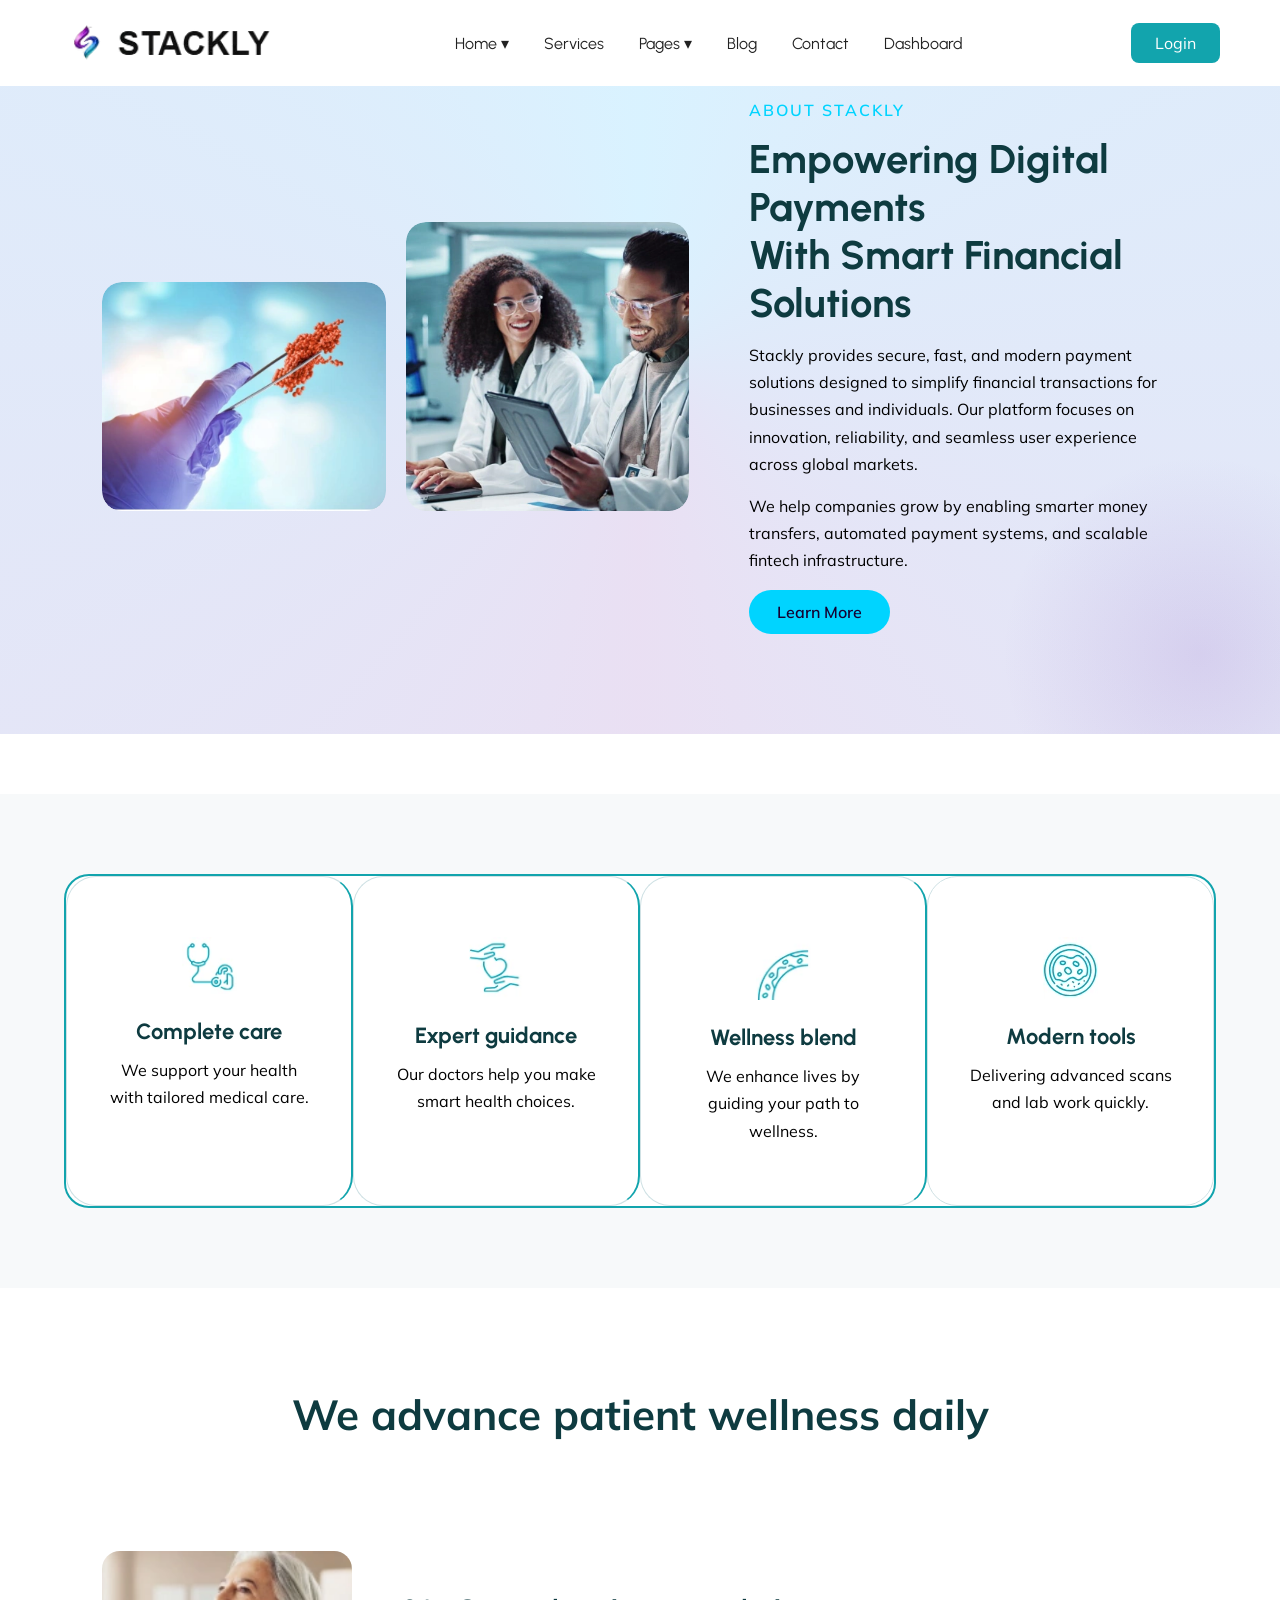
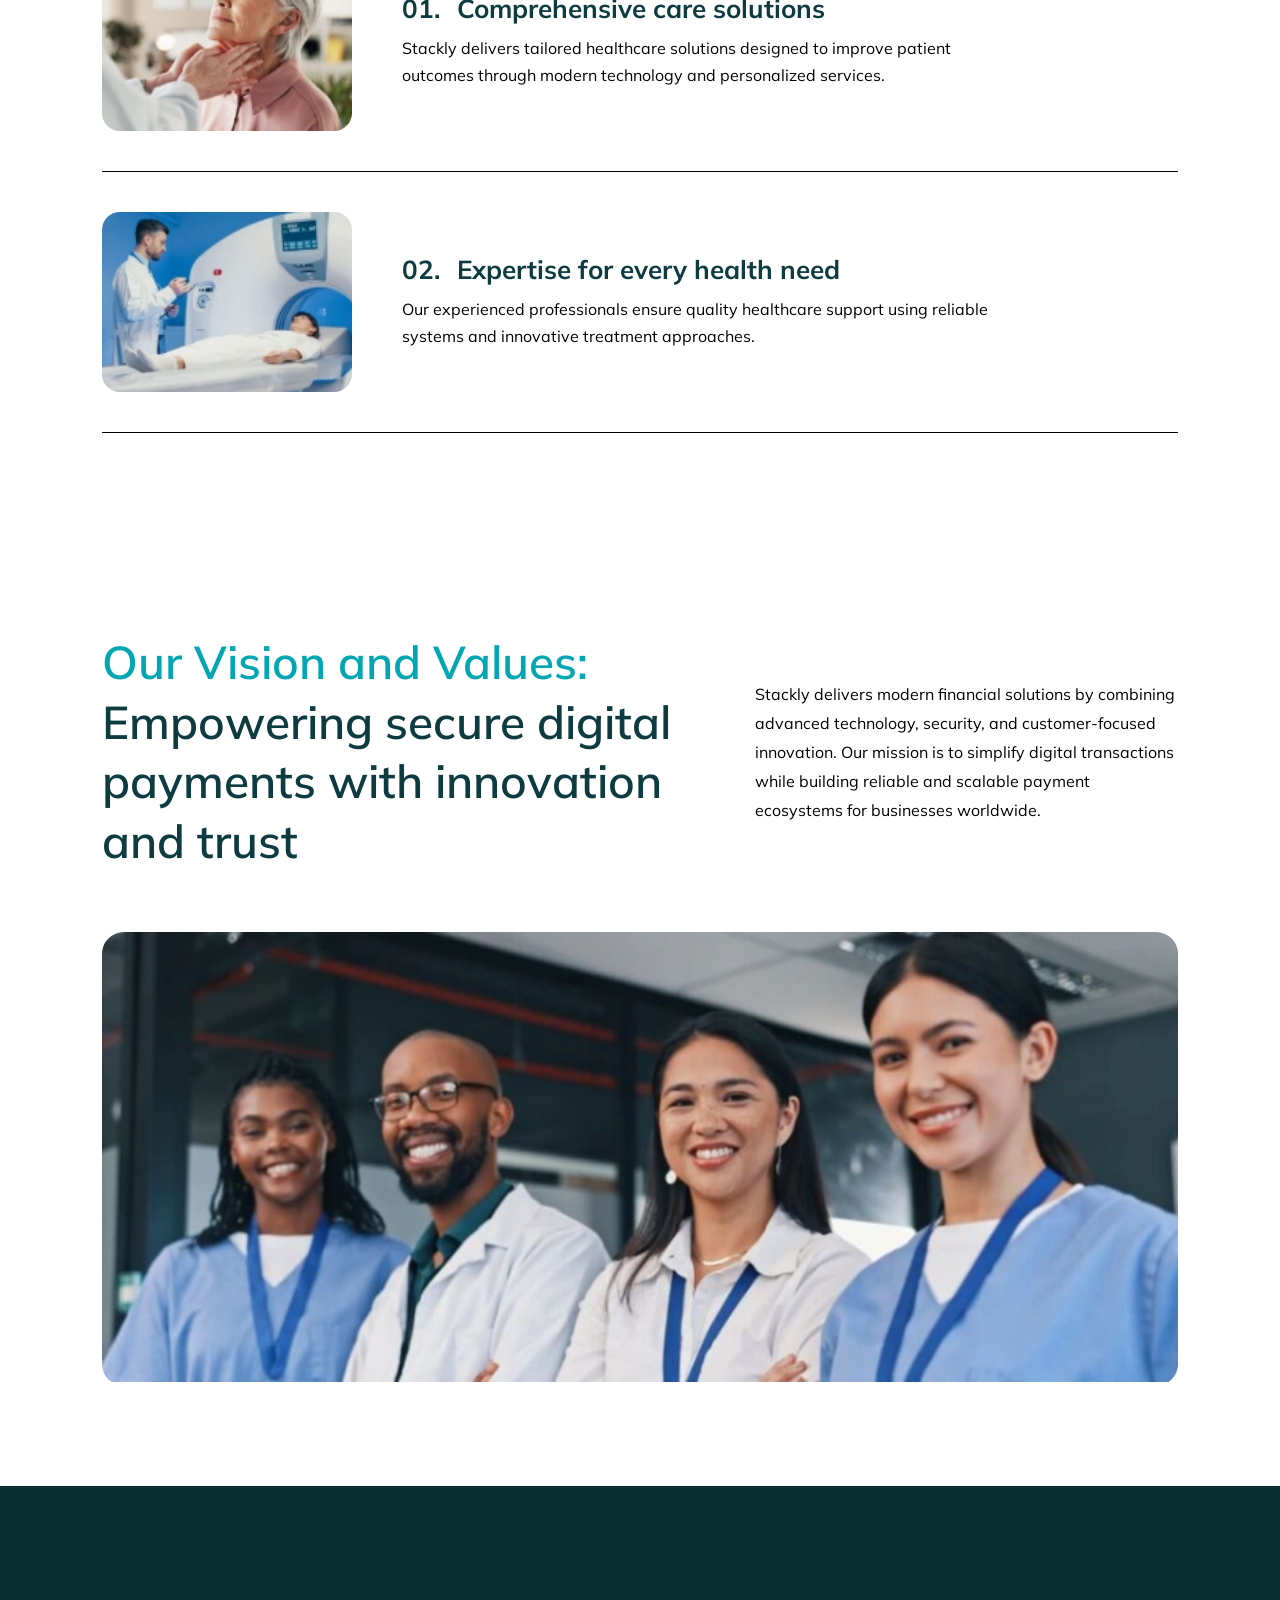
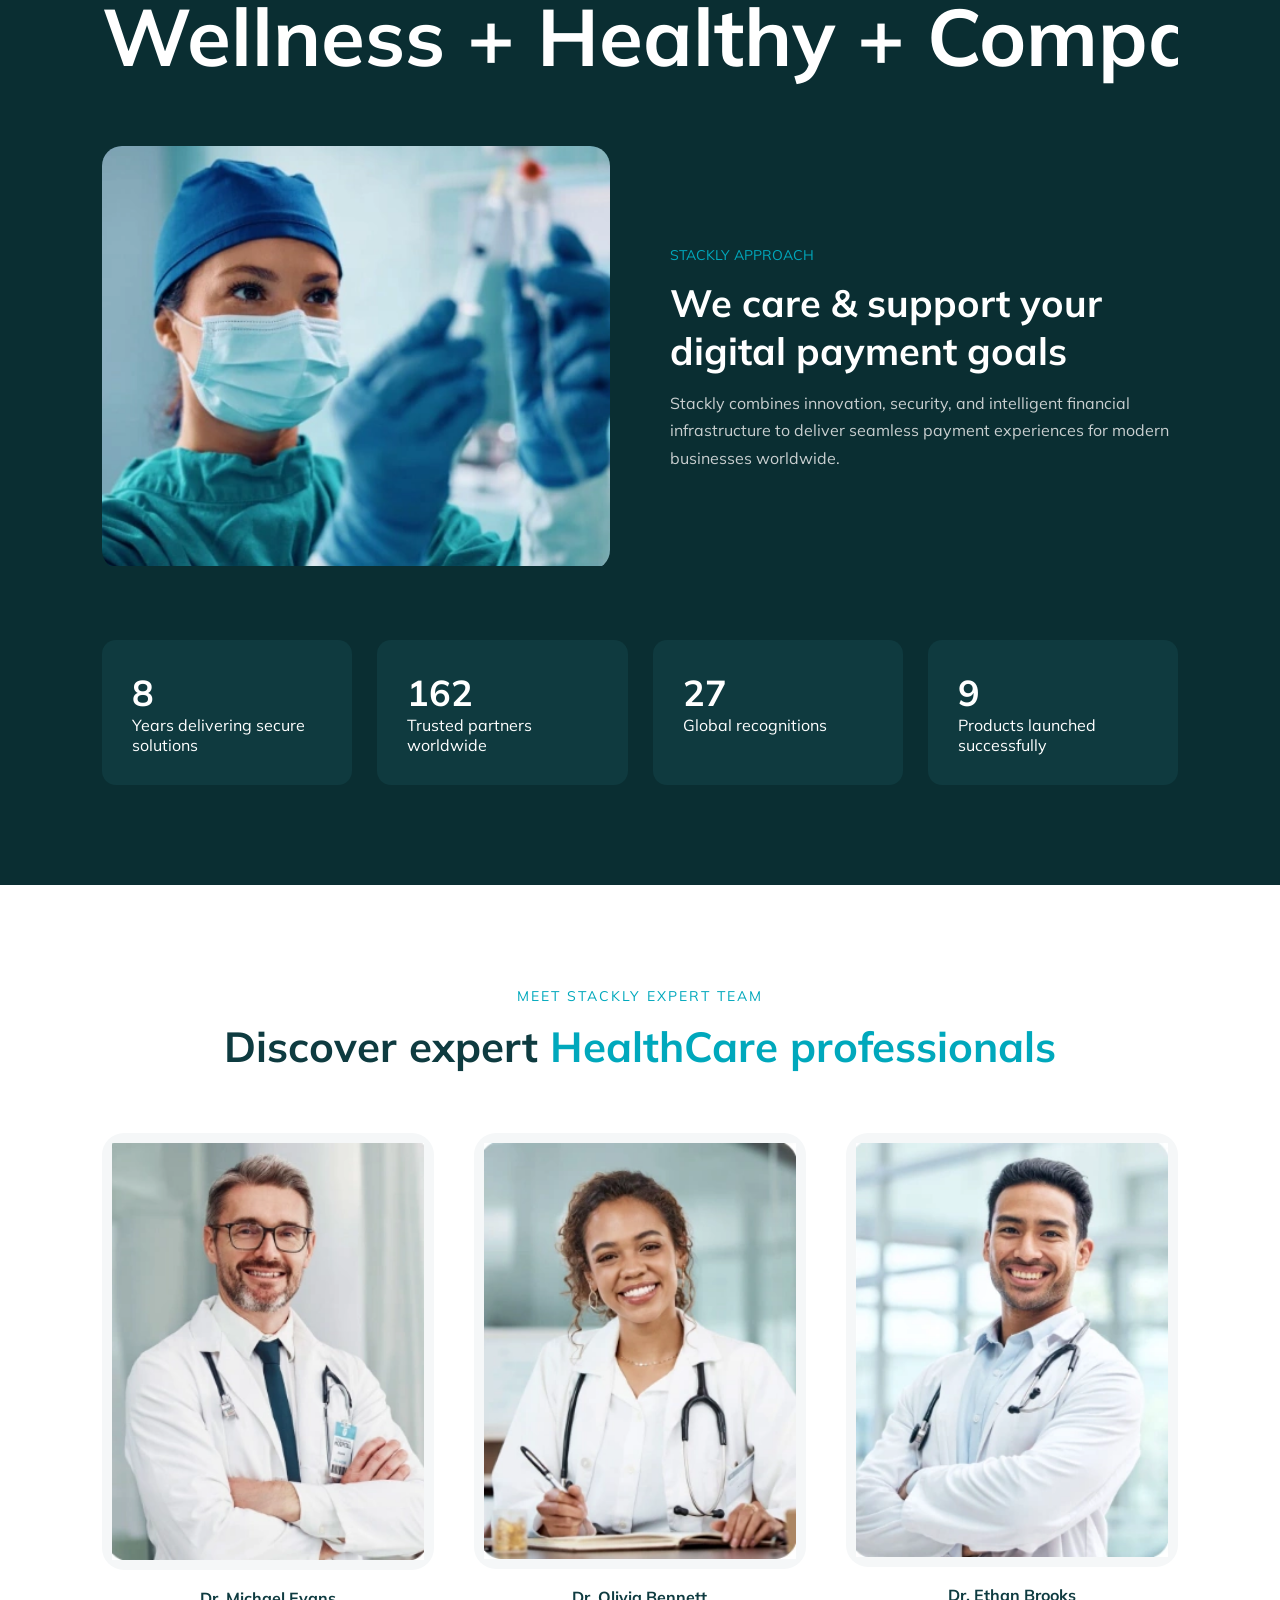
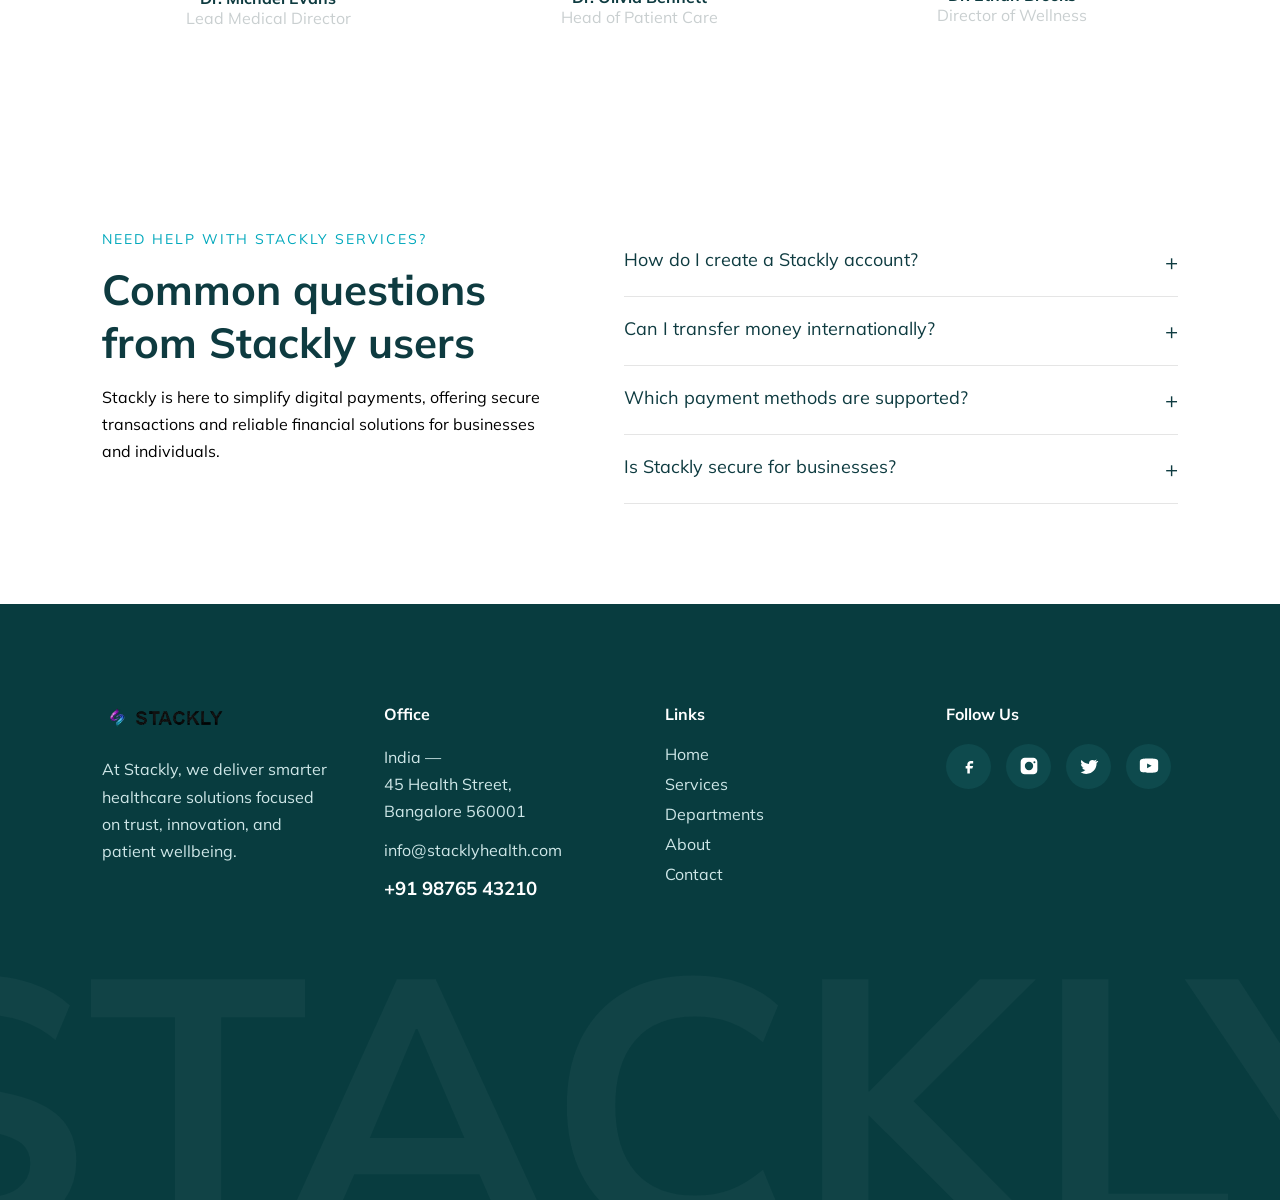
==== commit 04130bd6: "new commit" ====
--- a/about.html
+++ b/about.html
@@ -21,7 +21,7 @@
 <header class="header">
 
 <div class="logo">
-<img src="images/bank.webp">
+<img src="images/logo2.webp">
 </div>
 
 <nav class="nav" id="nav">
@@ -446,7 +446,7 @@
 <div class="footer-container">
 
     <div class="footer-col">
-        <img src="images/bank.webp" class="footer-logo">
+        <img src="images/logo2.webp" class="footer-logo">
 
         <p>
             At Stackly, we deliver smarter healthcare
--- a/style.css
+++ b/style.css
@@ -4563,7 +4563,131 @@
 
 
 .logo img{
-height:100px;   /* increase size */
+height:50px;   /* increase size */
 width:auto;
 display:block;
+}
+
+
+.stackly-pricing {
+  padding: 80px 20px;
+  text-align: center;
+}
+
+.pricing-tag {
+  color: #0d5c63;
+  font-weight: 600;
+}
+
+.pricing-title {
+  font-size: 40px;
+  margin: 20px 0 40px;
+}
+
+/* TOGGLE */
+.pricing-toggle {
+  display: inline-flex;
+  background: #e6f0f2;
+  border-radius: 50px;
+  padding: 5px;
+  margin-bottom: 60px;
+}
+
+.pricing-toggle button {
+  padding: 10px 25px;
+  border: none;
+  background: transparent;
+  cursor: pointer;
+  font-weight: 600;
+  border-radius: 50px;
+  transition: 0.3s;
+  color: #333;
+}
+
+.pricing-toggle button.active {
+  background: #0d5c63;
+  color: #fff;
+}
+
+/* GRID */
+.pricing-grid {
+  display: flex;
+  gap: 40px;
+  justify-content: center;
+  flex-wrap: wrap;
+}
+
+.price-card {
+  width: 320px;
+  padding: 40px 30px;
+  border: 1px solid #e0e0e0;
+  border-radius: 20px;
+  transition: 0.3s;
+}
+
+.price-card.active-plan {
+  border: 2px solid #0d5c63;
+}
+
+.price {
+  font-size: 40px;
+  color: #0d5c63;
+  margin: 15px 0;
+}
+
+.duration {
+  color: #777;
+}
+
+.price-card ul {
+  text-align: left;
+  margin: 20px 0;
+}
+
+.plan-btn {
+  display: inline-block;
+  padding: 12px 25px;
+  background: #0d5c63;
+  color: white;
+  text-decoration: none;
+  border-radius: 8px;
+  transition: 0.3s;
+}
+
+.plan-btn:hover {
+  background: #083c3f;
+}
+
+/* RESPONSIVE */
+@media (max-width: 992px) {
+  .pricing-grid {
+    flex-direction: column;
+    align-items: center;
+  }
+}
+
+#errorMsg {
+  color: red;
+  margin-top: 10px;
+  font-size: 14px;
+}
+
+input.error,
+textarea.error {
+  border: 2px solid red;
+}
+
+
+.subscribe-btn {
+  display: inline-block;
+  padding: 12px 25px;
+  background: #0d5c63;
+  color: #fff;
+  text-decoration: none;
+  border-radius: 8px;
+  transition: 0.3s;
+}
+
+.subscribe-btn:hover {
+  background: #083c3f;
 }
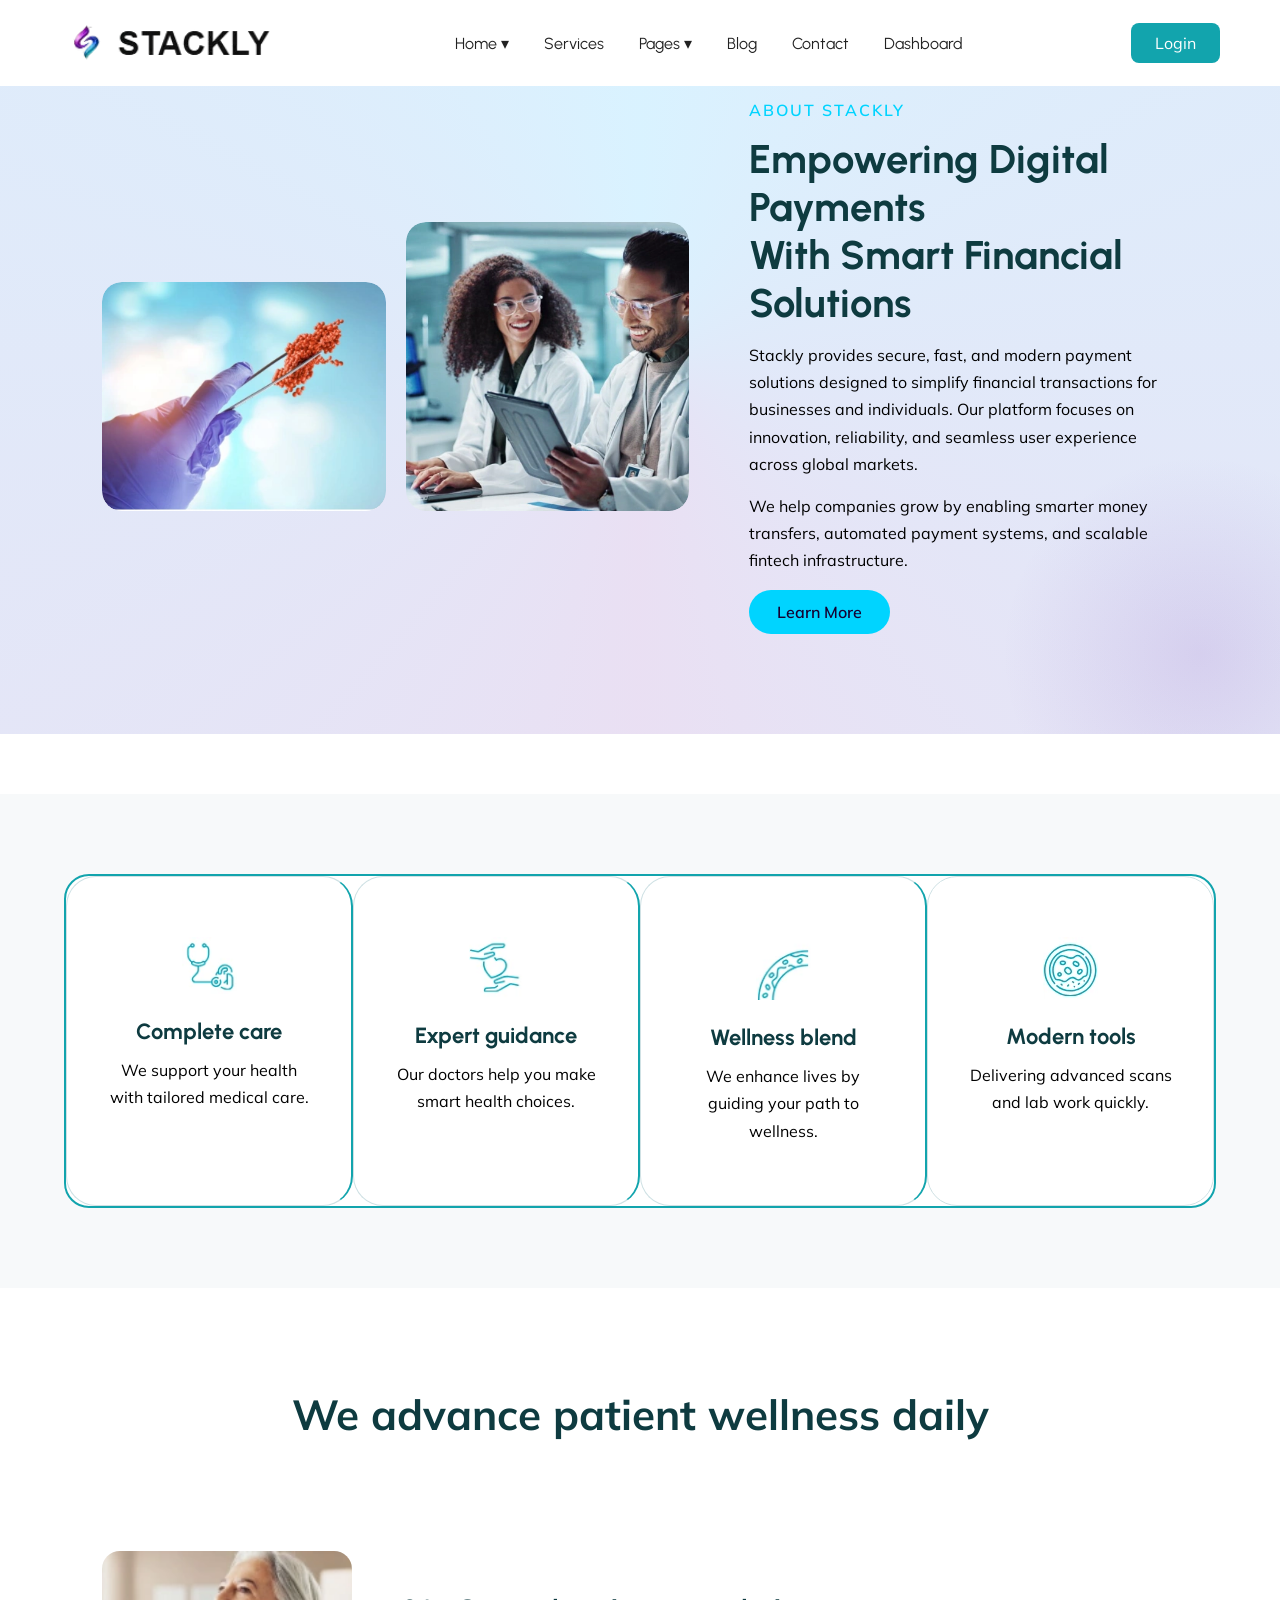
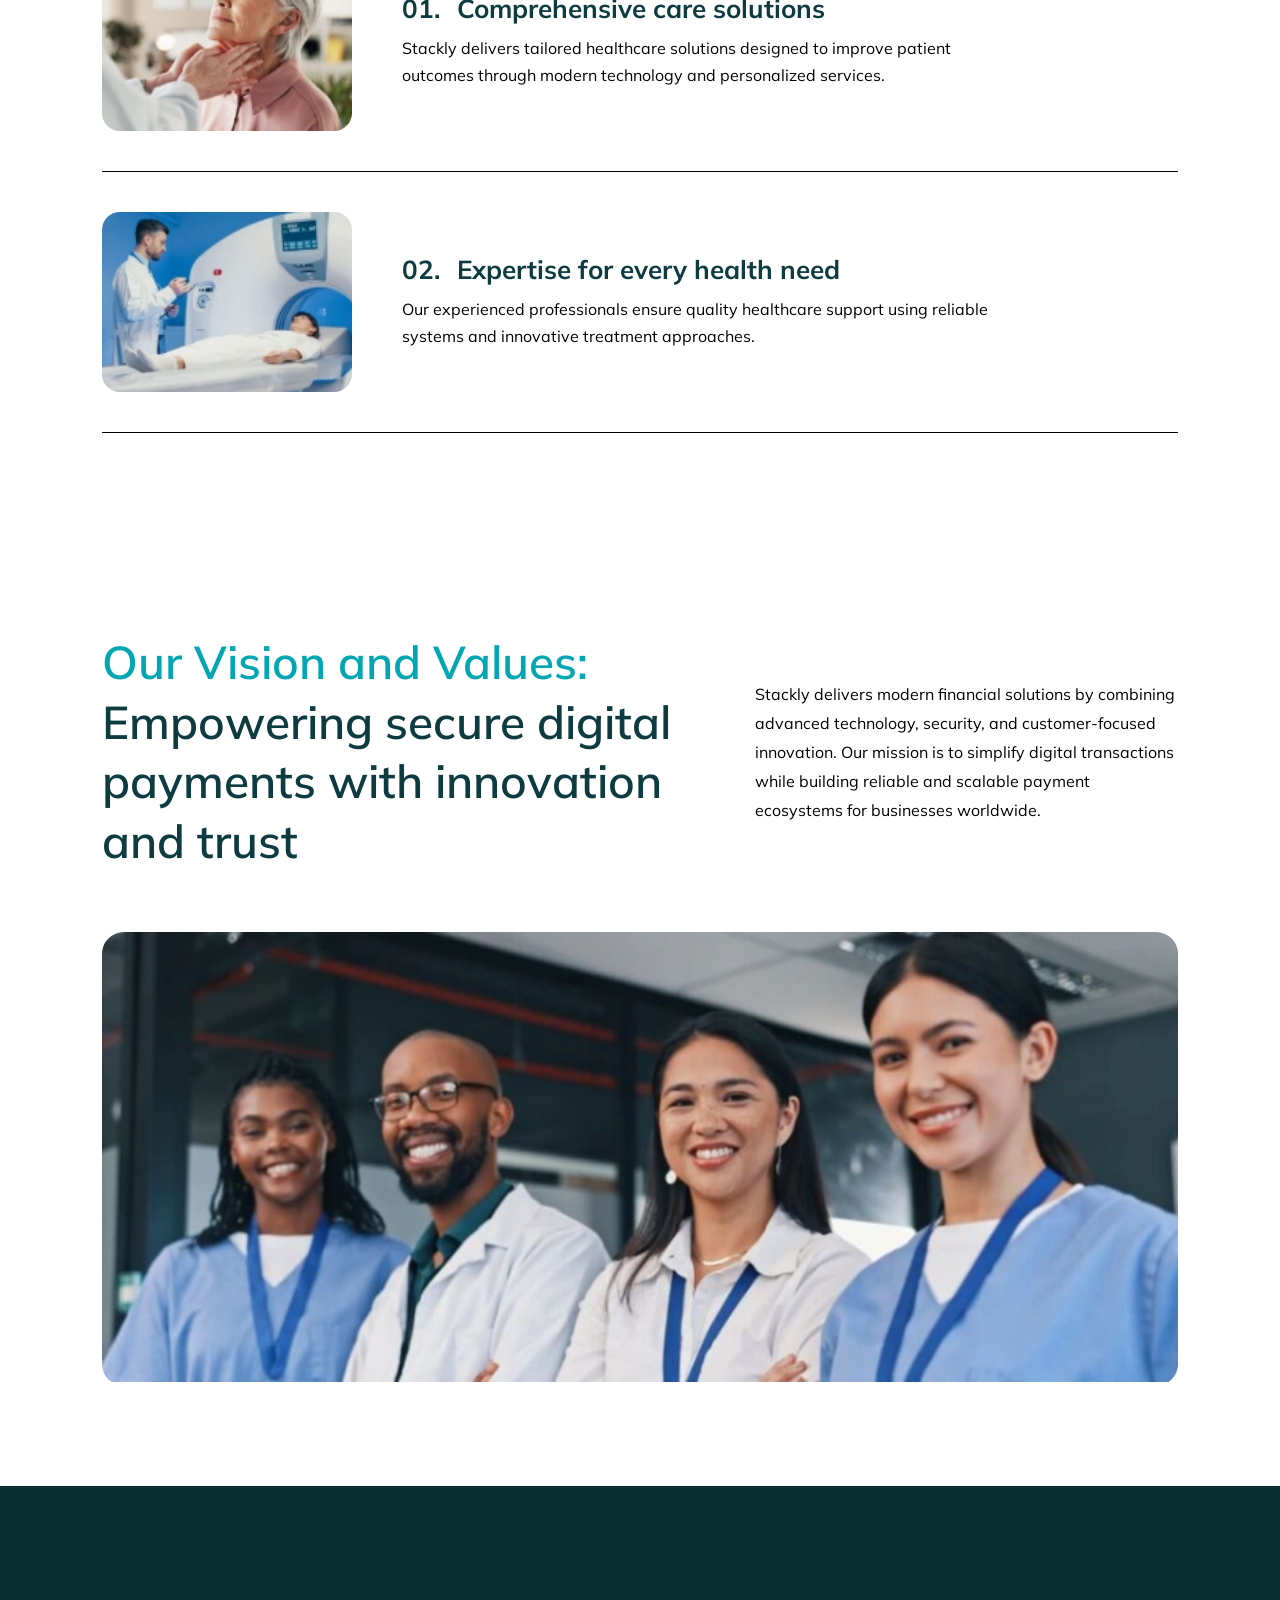
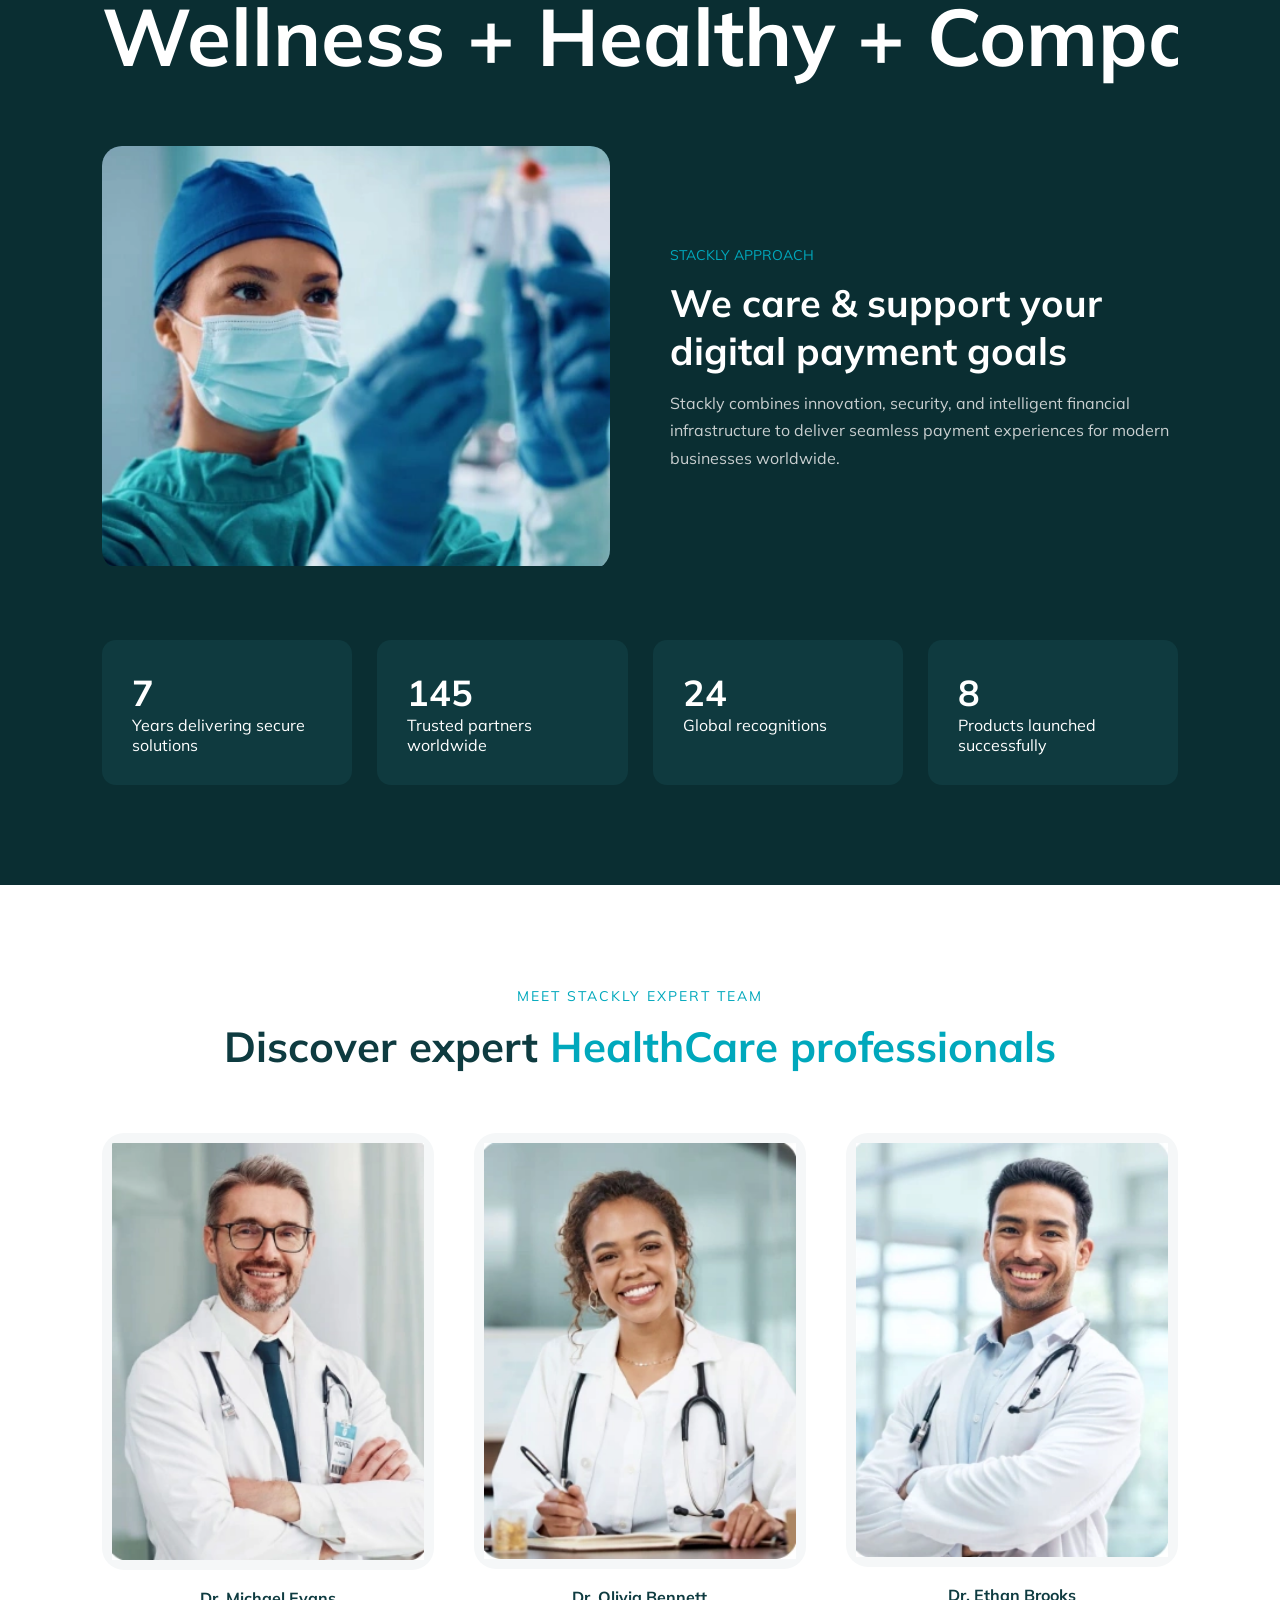
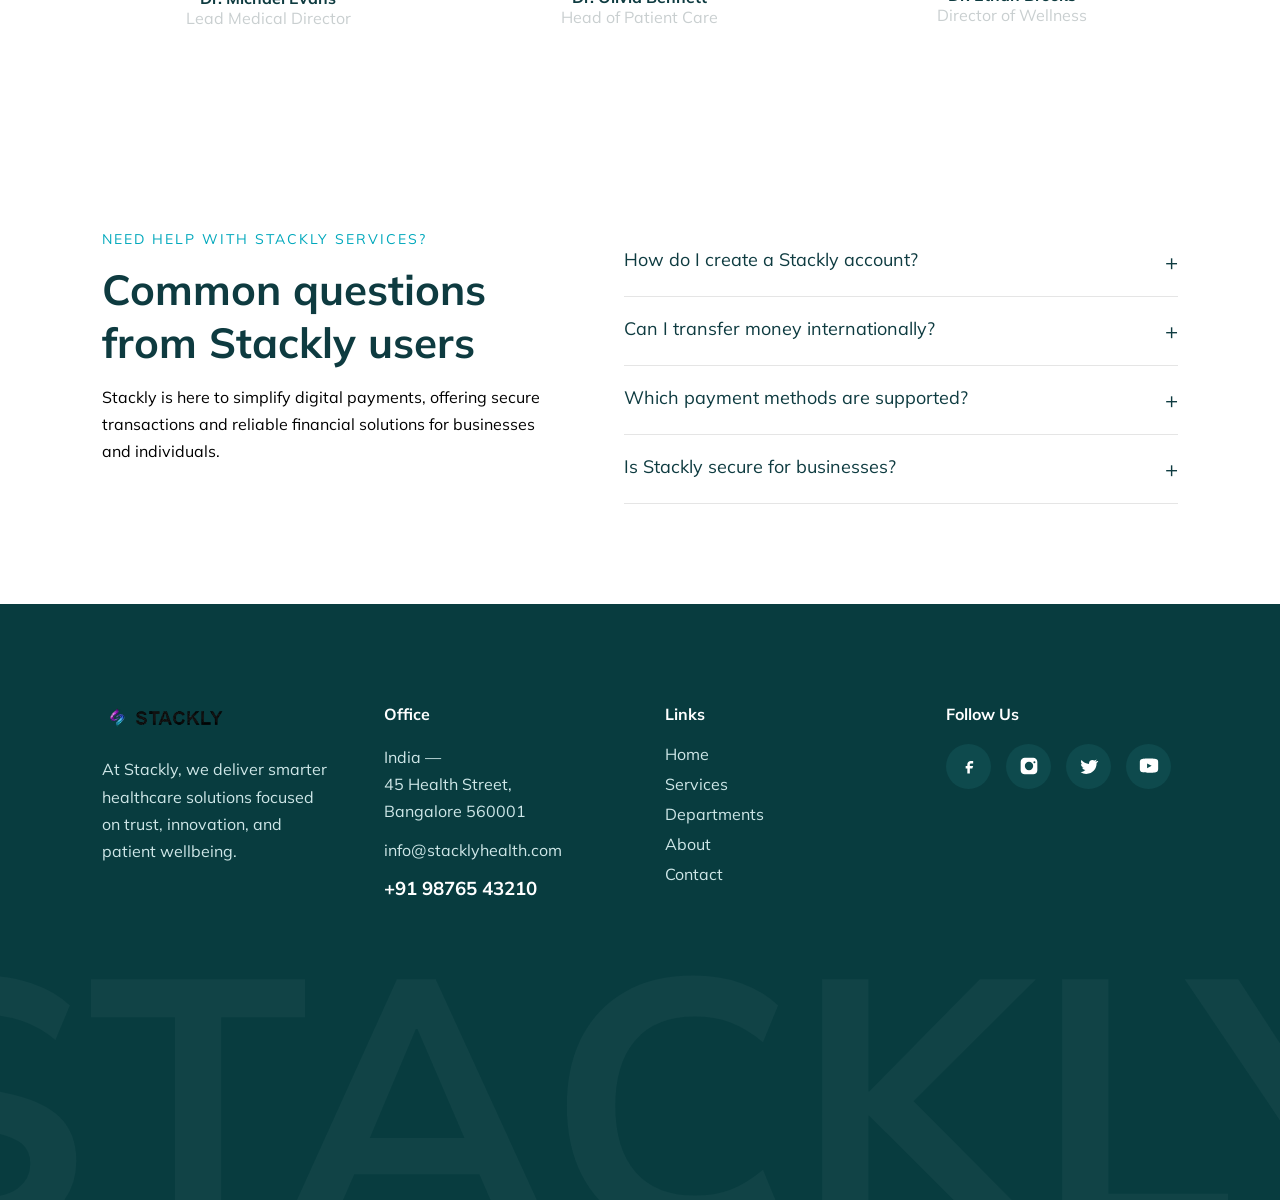
==== commit ccbebae8: "new commit" ====
--- a/about.html
+++ b/about.html
@@ -21,7 +21,9 @@
 <header class="header">
 
 <div class="logo">
-<img src="images/logo2.webp">
+  <a href="index.html">
+    <img src="images/logo2.webp" alt="logo">
+  </a>
 </div>
 
 <nav class="nav" id="nav">
@@ -444,9 +446,10 @@
 <footer class="stackly-footer">
 
 <div class="footer-container">
-
-    <div class="footer-col">
-        <img src="images/logo2.webp" class="footer-logo">
+<div class="footer-col">
+  <a href="index.html">
+    <img src="images/logo2.webp" class="footer-logo" alt="logo">
+  </a>
 
         <p>
             At Stackly, we deliver smarter healthcare
